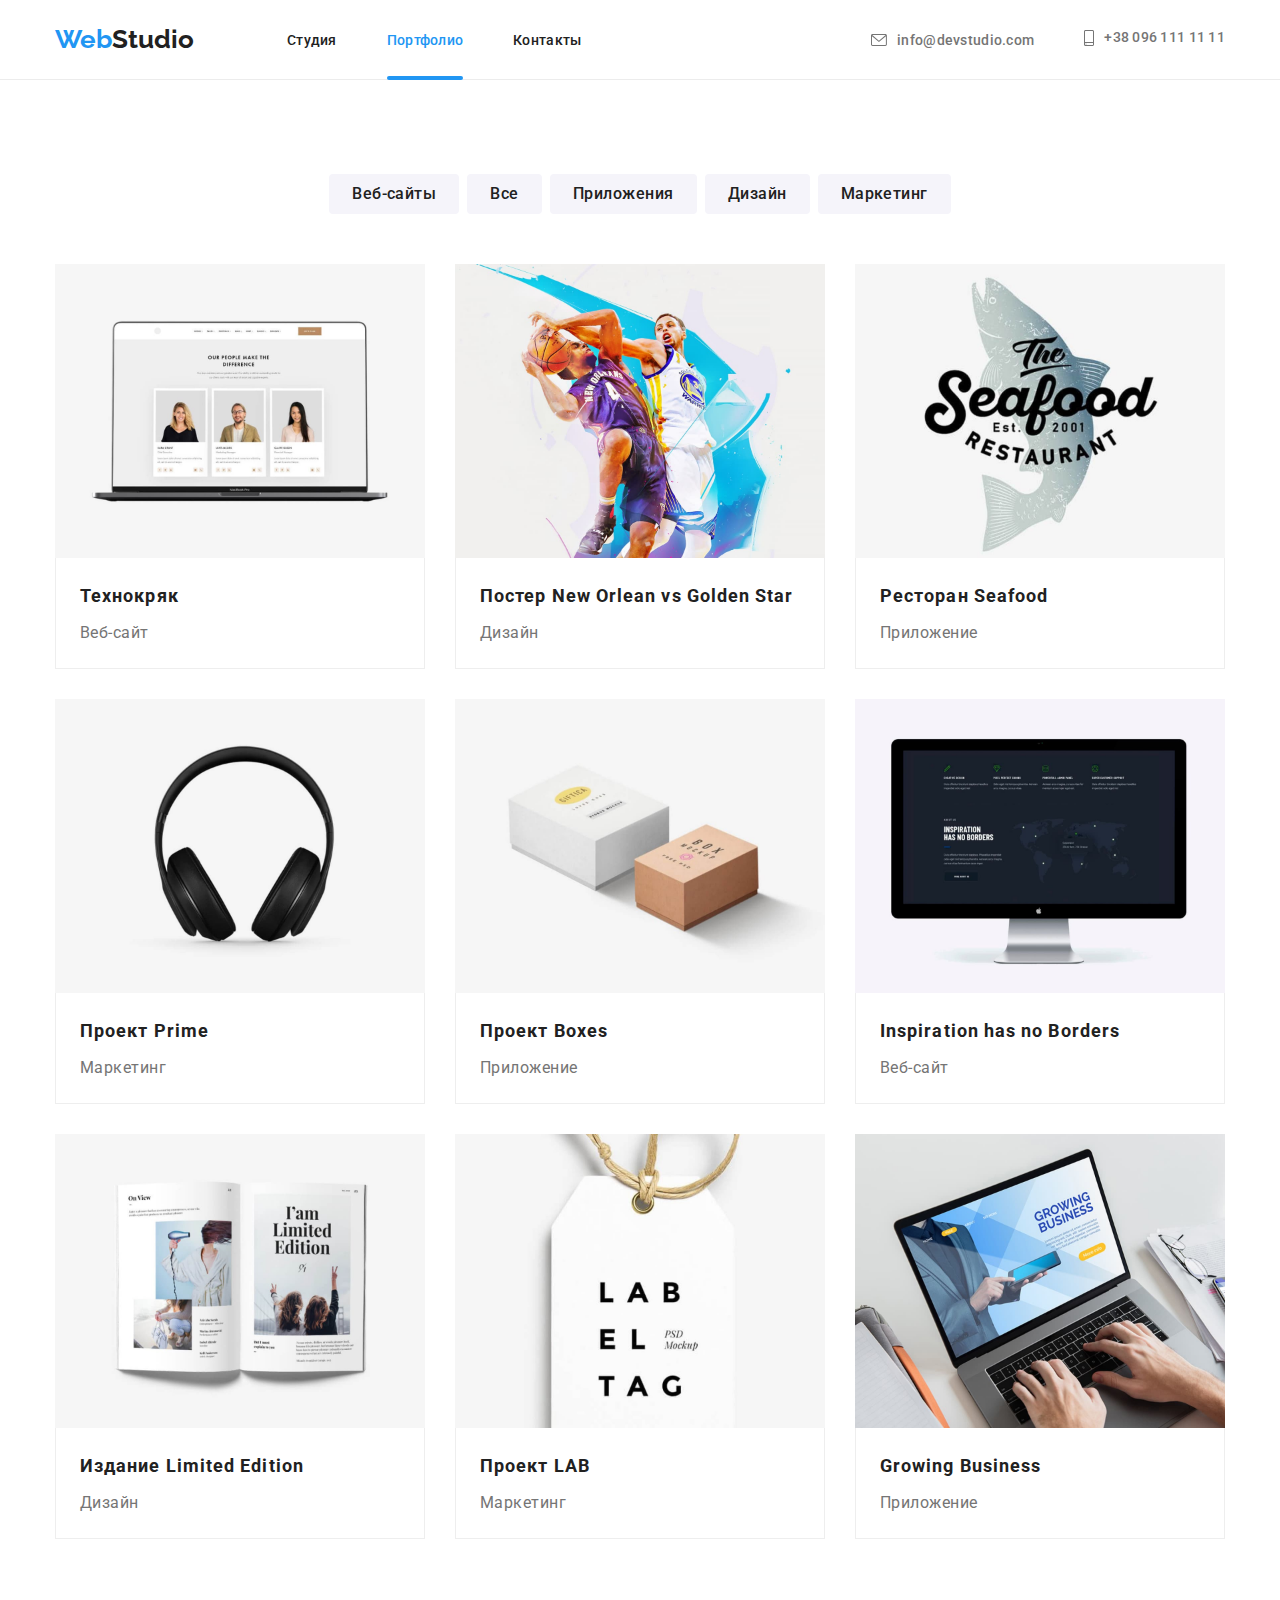
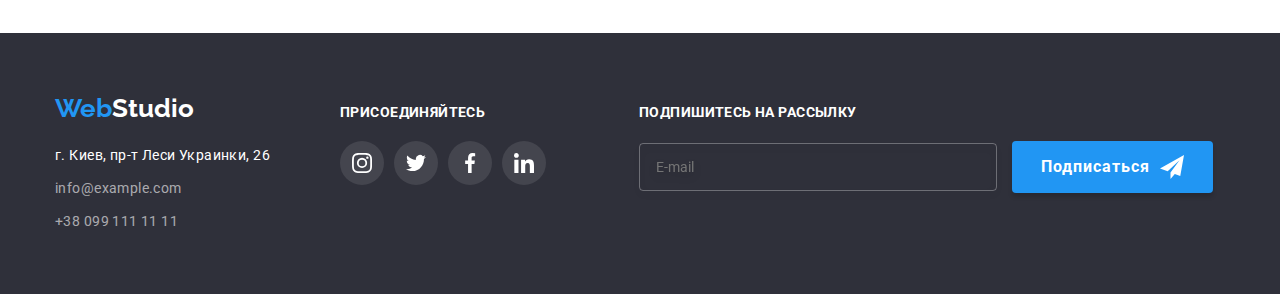
==== portfolio.html @ 71a72a05 "Добавляет файлы предыдущей работы" ====
<!DOCTYPE html>
<html lang="ru">
  <head>
    <meta charset="UTF-8" />
    <meta http-equiv="X-UA-Compatible" content="IE=edge" />
    <meta name="viewport" content="width=device-width, initial-scale=1.0" />
    <title>Portfolio</title>
    <link rel="preconnect" href="https://fonts.googleapis.com" />
    <link rel="preconnect" href="https://fonts.gstatic.com" crossorigin />
    <link
      href="https://fonts.googleapis.com/css2?family=Raleway:wght@700&family=Roboto:wght@400;500;700;900&display=swap"
      rel="stylesheet"
    />
    <link rel="stylesheet" href="./css/normalize.css" />
    <link
      rel="stylesheet"
      href="https://cdnjs.cloudflare.com/ajax/libs/modern-normalize/1.1.0/modern-normalize.min.css"
    />
    <link rel="stylesheet" href="./css/main.min.css" />
    <!-- <link rel="stylesheet" href="./css/styles.css" /> -->
  </head>
  <body>
    <!--header-->
    <header class="content">
      <div class="container main-nav">
        <nav class="menu">
          <a class="logo" href="./index.html"><span class="accent">Web</span>Studio</a>
          <ul class="menu__list">
            <li class="menu__item">
              <a href="./index.html" class="menu__link">Студия</a>
            </li>
            <li class="menu__item">
              <a href="./portfolio.html" class="menu__link menu__link--current">Портфолио</a>
            </li>
            <li class="menu__item">
              <a href="#" class="menu__link">Контакты</a>
            </li>
          </ul>
        </nav>
        <ul class="connection">
          <li class="connection__item">
            <a href="mailto:info@devstudio.com" class="connection__link">
              <svg class="connection__contact-icon" width="16px" height="12px">
                <use href="./images/sprite.svg#icon-envelope"></use>
              </svg>
              info@devstudio.com
            </a>
          </li>
          <li class="connection__item">
            <a href="tel+380961111111" class="connection__link">
              <svg class="connection__contact-icon" width="10px" height="16px">
                <use href="./images/sprite.svg#icon-smartphone"></use>
              </svg>
              +38 096 111 11 11
            </a>
          </li>
        </ul>
      </div>
    </header>
    <main>
      <section class="section">
        <div class="container">
          <h1 class="visually-hidden">Наши работы</h1>
          <!-- Скрытий элемент! -->
          <ul class="filter">
            <li class="filter__item">
              <button type="button" class="button filter__button">Веб-сайты</button>
            </li>
            <li class="filter__item">
              <button type="button" class="button filter__button">Все</button>
            </li>
            <li class="filter__item">
              <button type="button" class="button filter__button">Приложения</button>
            </li>
            <li class="filter__item">
              <button type="button" class="button filter__button">Дизайн</button>
            </li>
            <li class="filter__item">
              <button type="button" class="button filter__button">Маркетинг</button>
            </li>
          </ul>
          <ul class="card-set">
            <li class="card-set__item">
              <a class="card" href="#">
                <div class="card__thumb">
                  <img
                    class="card__image"
                    src="./images/technokryak.jpg"
                    alt="экран макбука"
                    width="370"
                  />
                  <div class="card__overlay">
                    <p class="card__text">
                      Ресурс предлагает комплексные предложения с разным уровнем функционала и
                      сервисов. Все это позволит посетителю получить исчерпывающие сведения о
                      компании или частном лице.
                    </p>
                  </div>
                </div>
                <div class="card__content">
                  <h2 class="card__project-title">Технокряк</h2>
                  <p class="card__project-description">Веб-сайт</p>
                </div>
              </a>
            </li>
            <li class="card-set__item">
              <a class="card" href="#">
                <div class="card__thumb">
                  <img
                    class="card__image"
                    src="./images/poster.jpg"
                    alt="два парня играют в баскетбол"
                    width="370"
                  />
                  <div class="card__overlay">
                    <p class="card__text">
                      Ресурс предлагает комплексные предложения с разным уровнем функционала и
                      сервисов. Все это позволит посетителю получить исчерпывающие сведения о
                      компании или частном лице.
                    </p>
                  </div>
                </div>
                <div class="card__content">
                  <h2 class="card__project-title">Постер New Orlean vs Golden Star</h2>
                  <p class="card__project-description">Дизайн</p>
                </div>
              </a>
            </li>
            <li class="card-set__item">
              <a class="card" href="#">
                <div class="card__thumb">
                  <img
                    class="card__image"
                    src="./images/seafood.jpg"
                    alt="Логотип ресторана Сифуд"
                    width="370"
                  />
                  <div class="card__overlay">
                    <p class="card__text">
                      Ресурс предлагает комплексные предложения с разным уровнем функционала и
                      сервисов. Все это позволит посетителю получить исчерпывающие сведения о
                      компании или частном лице.
                    </p>
                  </div>
                </div>
                <div class="card__content">
                  <h2 class="card__project-title">Ресторан Seafood</h2>
                  <p class="card__project-description">Приложение</p>
                </div>
              </a>
            </li>
            <li class="card-set__item">
              <a class="card" href="#">
                <div class="card__thumb">
                  <img class="card__image" src="./images/prime.jpg" alt="Наушники" width="370" />
                  <div class="card__overlay">
                    <p class="card__text">
                      Ресурс предлагает комплексные предложения с разным уровнем функционала и
                      сервисов. Все это позволит посетителю получить исчерпывающие сведения о
                      компании или частном лице.
                    </p>
                  </div>
                </div>
                <div class="card__content">
                  <h2 class="card__project-title">Проект Prime</h2>
                  <p class="card__project-description">Маркетинг</p>
                </div>
              </a>
            </li>
            <li class="card-set__item">
              <a class="card" href="#">
                <div class="card__thumb">
                  <img class="card__image" src="./images/boxes.jpg" alt="Две коробки" width="370" />
                  <div class="card__overlay">
                    <p class="card__text">
                      Ресурс предлагает комплексные предложения с разным уровнем функционала и
                      сервисов. Все это позволит посетителю получить исчерпывающие сведения о
                      компании или частном лице.
                    </p>
                  </div>
                </div>
                <div class="card__content">
                  <h2 class="card__project-title">Проект Boxes</h2>
                  <p class="card__project-description">Приложение</p>
                </div>
              </a>
            </li>
            <li class="card-set__item">
              <a class="card" href="#">
                <div class="card__thumb">
                  <img
                    class="card__image"
                    src="./images/inspiration.jpg"
                    alt="Экран компьютера"
                    width="370"
                  />
                  <div class="card__overlay">
                    <p class="card__text">
                      Ресурс предлагает комплексные предложения с разным уровнем функционала и
                      сервисов. Все это позволит посетителю получить исчерпывающие сведения о
                      компании или частном лице.
                    </p>
                  </div>
                </div>
                <div class="card__content">
                  <h2 class="card__project-title">Inspiration has no Borders</h2>
                  <p class="card__project-description">Веб-сайт</p>
                </div>
              </a>
            </li>
            <li class="card-set__item">
              <a class="card" href="#">
                <div class="card__thumb">
                  <img
                    class="card__image"
                    src="./images/Limited.jpg"
                    alt="Открытая книга"
                    width="370"
                  />
                  <div class="card__overlay">
                    <p class="card__text">
                      Ресурс предлагает комплексные предложения с разным уровнем функционала и
                      сервисов. Все это позволит посетителю получить исчерпывающие сведения о
                      компании или частном лице.
                    </p>
                  </div>
                </div>
                <div class="card__content">
                  <h2 class="card__project-title">Издание Limited Edition</h2>
                  <p class="card__project-description">Дизайн</p>
                </div>
              </a>
            </li>
            <li class="card-set__item">
              <a class="card" href="#">
                <div class="card__thumb">
                  <img
                    class="card__image"
                    src="./images/LAB.jpg"
                    alt="Бейдж с названием проетка"
                    width="370"
                  />
                  <div class="card__overlay">
                    <p class="card__text">
                      Ресурс предлагает комплексные предложения с разным уровнем функционала и
                      сервисов. Все это позволит посетителю получить исчерпывающие сведения о
                      компании или частном лице.
                    </p>
                  </div>
                </div>
                <div class="card__content">
                  <h2 class="card__project-title">Проект LAB</h2>
                  <p class="card__project-description">Маркетинг</p>
                </div>
              </a>
            </li>
            <li class="card-set__item">
              <a class="card" href="#">
                <div class="card__thumb">
                  <img
                    class="card__image"
                    src="./images/Business.jpg"
                    alt="Работа за ноутбуком"
                    width="370"
                  />
                  <div class="card__overlay">
                    <p class="card__text">
                      Ресурс предлагает комплексные предложения с разным уровнем функционала и
                      сервисов. Все это позволит посетителю получить исчерпывающие сведения о
                      компании или частном лице.
                    </p>
                  </div>
                </div>
                <div class="card__content">
                  <h2 class="card__project-title">Growing Business</h2>
                  <p class="card__project-description">Приложение</p>
                </div>
              </a>
            </li>
          </ul>
        </div>
      </section>
    </main>
    <!--footer-->
    <footer class="total-footer-background">
      <div class="container footer">
        <div>
          <a class="logo footer__logo" href="./index.html"><span class="accent">Web</span>Studio</a>
          <address>
            <ul class="contacts">
              <li class="contacts__item">
                <a
                  class="contacts__location"
                  href="https://www.google.com/maps/place/бул.+Леси+Украинки,+26,+Киев"
                  target="_blank"
                  rel="noreferrer noopener nofollow"
                  >г. Киев, пр-т Леси Украинки, 26</a
                >
              </li>
              <li class="contacts__item">
                <a class="contacts__mail-tel" href="mailto:info@example.com">info@example.com</a>
              </li>
              <li class="contacts__item">
                <a class="contacts__mail-tel" href="tel:+380991111111">+38 099 111 11 11</a>
              </li>
            </ul>
          </address>
        </div>
        <div class="join">
          <p class="footer-text-title">присоединяйтесь</p>
          <ul class="links-list">
            <li class="links-list__item">
              <a class="links-list__link" href="#">
                <svg class="links-list__icon" width="20px" height="20px">
                  <use href="./images/sprite.svg#icon-instagram"></use>
                </svg>
              </a>
            </li>
            <li class="links-list__item">
              <a class="links-list__link" href="#">
                <svg class="links-list__icon" width="20px" height="20px">
                  <use href="./images/sprite.svg#icon-twitter"></use>
                </svg>
              </a>
            </li>
            <li class="links-list__item">
              <a class="links-list__link" href="#">
                <svg class="links-list__icon" width="20px" height="20px">
                  <use href="./images/sprite.svg#icon-facebook"></use>
                </svg>
              </a>
            </li>
            <li class="links-list__item">
              <a class="links-list__link" href="#">
                <svg class="links-list__icon" width="20px" height="20px">
                  <use href="./images/sprite.svg#icon-linkedin"></use>
                </svg>
              </a>
            </li>
          </ul>
        </div>
        <div class="footer-form">
          <p class="footer-text-title footer-form__footer-text-title">Подпишитесь на рассылку</p>
          <input class="footer-form__input-email" type="email" name="email" placeholder="E-mail" />
          <button class="button button--contained footer-form_button--contained" type="submit">
            Подписаться
            <svg class="button__icon" width="24px" height="24px">
              <use href="./images/sprite.svg#icon-subscribe-send"></use>
            </svg>
          </button>
        </div>
      </div>
    </footer>
  </body>
</html>
---- css/main.min.css ----
:root{--primery-color: #212121;--secondary-color: #757575;--accent-color: #2196F3;--accent-color-hover: #188CE8;--light-color: #FFFFFF;--backgound-gray-color: #F5F4FA;--link-client-color: #AFB1B8;--image-border: 1px solid #EEEEEE;--primery-font: "Roboto", sans-serif;--secondary-font: "Raleway", sans-serif;--normal-font: 400;--medium-font: 500;--bolt-font: 700;--bolder-font: 900;--primary-font-size: 14px;--secondary-font-size: 16px}body{background-color:var(--light-color);font-size:var(--primary-font-size);color:var(--primery-color);font-family:var(--primery-font);letter-spacing:0,3em}img{display:block;max-width:100%}button{cursor:pointer}ul,ol{list-style:none;margin-top:0;margin-bottom:0;padding-left:0}h1,h2,h3,h4,h5,p{margin-top:0;margin-bottom:0}.section{padding-top:94px;padding-bottom:94px}.container{margin-left:auto;margin-right:auto;width:1200px;padding-left:15px;padding-right:15px}.visually-hidden{position:absolute;white-space:nowrap;width:1px;height:1px;overflow:hidden;border:0;padding:0;clip:rect(0 0 0 0);-webkit-clip-path:inset(50%);clip-path:inset(50%);margin:-1px}.content{padding-top:24px;padding-bottom:24px;border-bottom:1px solid #ececec}.logo{margin-right:93px;color:var(--primery-color);font-family:var(--secondary-font);font-size:26px;font-weight:var(--bolt-font);line-height:1.19;text-decoration:none;letter-spacing:.03}.accent{color:var(--accent-color)}.main-nav{display:flex;align-items:center}.menu{display:flex;align-items:center}.menu__list{display:flex}.menu__list .menu__item:not(:last-child){margin-right:50px}.menu__link{position:relative;color:var(--primery-color);font-weight:var(--medium-font);text-decoration:none;line-height:1.14;letter-spacing:.02em;padding-top:32px;padding-bottom:32px;bottom:-1px;transition:color 250ms cubic-bezier(0.4, 0, 0.2, 1)}.menu__link--current{color:var(--accent-color)}.menu__link--current::after{content:"";position:absolute;left:0;bottom:0;display:block;width:100%;height:4px;border-radius:2px;background-color:var(--accent-color)}.menu__link:hover,.menu__link:focus{color:var(--accent-color)}.connection{display:flex;align-items:baseline;margin-left:auto}.connection__contact-icon{fill:currentColor;margin-right:10px}.connection__contact-icon:hover,.connection__contact-icon:focus{fill:currentColor}.connection__item:last-child{margin-left:50px}.connection__link{display:flex;align-items:center;color:var(--secondary-color);font-weight:var(--medium-font);line-height:1.14;letter-spacing:.02em;text-decoration:none;transition:color 250ms cubic-bezier(0.4, 0, 0.2, 1)}.connection__link:hover,.connection__link:focus{color:var(--accent-color)}.section.overlay{max-width:1600px;height:600px;margin-left:auto;margin-right:auto;background-color:#2f303a;text-align:center;padding-top:200px;padding-bottom:200px;background-image:linear-gradient(to right, rgba(47, 48, 58, 0.4), rgba(47, 48, 58, 0.4)),url(../images/background-hero-img.jpg);background-repeat:no-repeat;background-position:center}.hero-title{width:696px;margin-left:auto;margin-right:auto;margin-top:0;margin-bottom:30px;color:var(--light-color);font-weight:var(--bolder-font);font-size:44px;font-family:var(--primery-font);line-height:1.36;letter-spacing:.06em;text-transform:uppercase}.button{font-family:inherit;border:1px solid rgba(0,0,0,0);transition:background-color 250ms cubic-bezier(0.4, 0, 0.2, 1),box-shadow 250ms cubic-bezier(0.4, 0, 0.2, 1),color 250ms cubic-bezier(0.4, 0, 0.2, 1)}.button--contained{display:block;padding:10px 32px;margin-left:auto;margin-right:auto;min-width:200px;color:var(--light-color);background-color:var(--accent-color);font-weight:var(--bolt-font);font-size:var(--secondary-font-size);line-height:1.88;letter-spacing:.06em;cursor:pointer;text-align:center;border-radius:4px;box-shadow:0px 4px 4px rgba(0,0,0,.15)}.button--contained:hover,.button--contained:focus{background-color:var(--accent-color-hover)}.benefits__list{display:flex}.benefits__item:not(:last-child){margin-right:30px}.benefits__icon-container{display:flex;justify-content:center;align-items:center;width:270px;height:120px;background-color:var(--backgound-gray-color);margin-bottom:30px;border-radius:4px}.benefits__achivements{margin-top:0;margin-bottom:10px;font-weight:var(--bolt-font);font-size:var(--primary-font-size);line-height:1.14;letter-spacing:.03em;text-transform:uppercase}.benefits__description{margin-top:0;margin-bottom:0;color:var(--secondary-color);font-weight:var(--normal-font);font-size:var(--primary-font-size);line-height:1.71;letter-spacing:.03em}.section.services{padding-top:0}.head-title{margin-top:0;margin-bottom:50px;font-weight:var(--bolt-font);font-size:36px;line-height:1.17;text-align:center;letter-spacing:.03em}.services__list{display:flex}.services__list .services__item:not(:last-child){margin-right:30px}.services__thumb{position:relative}.services__overlay{position:absolute;transform-origin:bottom center;bottom:0;width:370px;height:70px;background-color:rgba(47,48,58,.8)}.services__name{margin-top:27px;margin-bottom:27px;font-weight:var(--bolt-font);font-size:var(--primary-font-size);line-height:1.14;text-align:center;letter-spacing:.03em;text-transform:uppercase;color:var(--light-color)}.section--gray-background{background-color:var(--backgound-gray-color)}.team{display:flex}.team__item{width:270px;text-align:center;background-color:var(--light-color);box-shadow:0px 1px 3px rgba(0,0,0,.12),0px 1px 1px rgba(0,0,0,.14),0px 2px 1px rgba(0,0,0,.2);border-radius:0px 0px 4px 4px}.team__item:not(:last-child){margin-right:30px}.team__photo{margin-top:0;margin-bottom:0}.team__card-information{padding-top:30px;padding-bottom:30px}.team__member{margin-top:0;margin-bottom:10px;font-weight:var(--medium-font);font-size:var(--secondary-font-size);line-height:1.19;letter-spacing:.03em}.team__profession{margin-top:0;margin-bottom:16px;color:var(--secondary-color);font-weight:var(--normal-font);font-size:var(--secondary-font-size);line-height:1.19;letter-spacing:.03em}.team__social-links-list{display:flex;align-items:center;justify-content:center;gap:10px}.team__card-social-link{width:44px;height:44px;border-radius:50%}.team__personal-social-links{display:flex;justify-content:center;align-items:center;text-decoration:none;color:var(--link-client-color);width:100%;height:100%;border-radius:50%;transition:background-color 250ms cubic-bezier(0.4, 0, 0.2, 1),color 250ms cubic-bezier(0.4, 0, 0.2, 1)}.team__personal-social-links:hover,.team__personal-social-links:focus{color:var(--light-color);background-color:var(--accent-color)}.team__link-icon{fill:currentColor}.clients-list{display:flex;justify-content:center;align-items:center}.client{width:170px;height:92px}.client:not(:last-child){margin-right:30px}.client__link{display:flex;align-items:center;justify-content:center;color:var(--link-client-color);width:100%;height:100%;border:1px solid currentColor;border-radius:4px;transition:color 250ms cubic-bezier(0.4, 0, 0.2, 1),border 250ms cubic-bezier(0.4, 0, 0.2, 1)}.client__link:hover,.client__link:focus{color:var(--accent-color);border-color:currentColor}.client__icon{fill:currentColor}.footer__logo{display:inline-block;margin-bottom:20px;margin-right:0px;color:var(--light-color);font-family:var(--secondary-font);font-size:26px;font-weight:700;line-height:1.19;text-decoration:none;letter-spacing:.03}.total-footer-background{background-color:#2f303a;padding-top:60px;padding-bottom:60px}.footer{display:flex;align-items:baseline}.contacts{display:inline-block}.contacts__item{display:block;margin-top:0}.contacts__item:not(:last-child){margin-bottom:9px}.contacts__location{color:#fff;font-style:normal;font-weight:var(--normal-font);font-size:var(--primary-font-size);line-height:1.71;letter-spacing:.03em;text-decoration:none;transition:color 250ms cubic-bezier(0.4, 0, 0.2, 1)}.contacts__location:hover,.contacts__location:focus{color:var(--accent-color)}.contacts__mail-tel{color:rgba(255,255,255,.6);font-style:normal;font-weight:var(--normal-font);font-size:var(--primary-font-size);line-height:1.71;letter-spacing:.03em;text-decoration:none;transition:color 250ms cubic-bezier(0.4, 0, 0.2, 1)}.contacts__mail-tel:hover,.contacts__mail-tel:focus{color:var(--accent-color)}.join{margin-left:70px}.footer-text-title{font-family:var(--primery-font);font-weight:var(--bolt-font);font-size:var(--primary-font-size);line-height:1.14;letter-spacing:.03em;text-transform:uppercase;color:#fff;margin-top:0;margin-bottom:20px}.links-list{display:flex;gap:10px}.links-list__item{width:44px;height:44px}.links-list__link{display:flex;justify-content:center;align-items:center;width:100%;height:100%;text-decoration:none;color:var(--light-color);background-color:rgba(255,255,255,.1);border-radius:50%;transition:background-color 250ms cubic-bezier(0.4, 0, 0.2, 1)}.links-list__link:hover,.links-list__link:focus{background-color:var(--accent-color)}.links-list__icon{fill:currentColor}.footer-form{margin-left:93px}.footer-form__input-email{width:358px;padding:15px 16px;background:rgba(0,0,0,0);border:1px solid rgba(255,255,255,.3);filter:drop-shadow(0px 4px 4px rgba(0, 0, 0, 0.15));border-radius:4px;color:var(--light-color)}.footer-form_button--contained{display:inline-flex;align-items:center;margin-left:12px;padding:10px 28px}.button__icon{margin-left:10px;fill:var(--light-color)}.backdrop{position:fixed;top:0;left:0;width:100%;height:100%;background-color:rgba(0,0,0,.2);opacity:1;transition:opacity 250ms cubic-bezier(0.4, 0, 0.2, 1),visibility 250ms cubic-bezier(0.4, 0, 0.2, 1)}.backdrop.is-hidden{opacity:0;pointer-events:none;visibility:hidden}.modal{position:absolute;top:50%;left:50%;width:528px;background:var(--light-color);box-shadow:0px 1px 3px rgba(0,0,0,.12),0px 1px 1px rgba(0,0,0,.14),0px 2px 1px rgba(0,0,0,.2);border-radius:4px;padding:40px;transform:translate(-50%, -50%) scale(1);transition:transform 250ms cubic-bezier(0.4, 0, 0.2, 1)}.backdrop.is-hidden .modal{transform:translate(-50%, -50%) scale(1.1)}.close{position:absolute;top:8px;right:8px;width:30px;height:30px;border:1px solid rgba(0,0,0,.1);border-radius:50%;background-color:var(--light-color);cursor:pointer}.close__cross-icon{position:absolute;top:50%;left:50%;transform:translate(-50%, -50%);fill:#000;transition:fill 250ms cubic-bezier(0.4, 0, 0.2, 1)}.close:hover .close__cross-icon,.close:focus .close__cross-icon{fill:var(--accent-color)}.form__title{font-weight:var(--bolt-font);font-size:20px;line-height:1.15;text-align:center;letter-spacing:.03em;color:var(--primery-color);margin-bottom:12px}.form__item{display:flex;flex-direction:column;margin-bottom:10px}.form__label{display:block;font-weight:var(--normal-font);font-size:12px;line-height:1.17;letter-spacing:.01em;color:var(--secondary-color);margin-bottom:4px}.form__input-container{position:relative}.form__input-text{padding:12px 42px;width:100%;border:1px solid rgba(33,33,33,.2);border-radius:4px;transition:border 250ms cubic-bezier(0.4, 0, 0.2, 1);font-size:var(--secondary-font-size);color:var(--primery-color)}.form__input-text:focus{border:1px solid var(--accent-color);outline:none}.form__input-span{transition:fill 250ms cubic-bezier(0.4, 0, 0.2, 1)}.form__input-text:focus+.form__input-span{fill:var(--accent-color)}.form__input-icon{position:absolute;top:50%;left:12px;transform:translate(0, -50%)}.form__comment-place{resize:none;width:100%;margin-bottom:20px;border:1px solid rgba(33,33,33,.2);border-radius:4px;padding:12px 16px;transition:border 250ms cubic-bezier(0.4, 0, 0.2, 1);font-size:var(--secondary-font-size);color:var(--primery-color)}.form__comment-place:focus{border:1px solid var(--accent-color);outline:none}.form__comment-place::-moz-placeholder{font-size:12px;line-height:1.16;letter-spacing:.01em;color:rgba(117,117,117,.5)}.form__comment-place:-ms-input-placeholder{font-size:12px;line-height:1.16;letter-spacing:.01em;color:rgba(117,117,117,.5)}.form__comment-place::placeholder{font-size:12px;line-height:1.16;letter-spacing:.01em;color:rgba(117,117,117,.5)}.form__agree-text{display:inline-flex;align-items:center;margin-bottom:30px}.form__agree-checkbox{position:absolute;width:1px;height:1px;margin:-1px;border:0;padding:0;clip:rect(0 0 0 0);overflow:hidden}.form__checkbox-icon{display:inline-block;margin-right:8px;width:16px;height:15px;background-image:url(../images/uncheck.svg)}.form__agree-checkbox:checked+.form__checkbox-icon{background-image:url(../images/check.svg)}.form__agree-checkbox:focus+.form__checkbox-icon{outline:2px solid #2196f3;transition:outline 250ms cubic-bezier(0.4, 0, 0.2, 1)}.form__agree-text{font-size:14px;line-height:1.71;letter-spacing:.03em;color:var(--secondary-color)}.policy{color:#2196f3}.form__button{padding:10px 55px}.filter{display:flex;justify-content:center;margin-bottom:50px}.filter__item:not(:last-child){margin-right:8px}.filter__button{padding:6px 22px;border-radius:4px;color:var(--primery-color);background-color:var(--backgound-gray-color);font-family:var(--primery-font);font-weight:var(--medium-font);font-size:var(--secondary-font-size);line-height:1.62;text-align:center;letter-spacing:.03em;cursor:pointer}.filter__button:hover,.filter__button:focus{color:var(--light-color);background-color:var(--accent-color);box-shadow:0px 3px 1px rgba(0,0,0,.1),0px 1px 2px rgba(0,0,0,.08),0px 2px 2px rgba(0,0,0,.12)}.card-set{display:flex;flex-wrap:wrap;margin-top:-30px;margin-left:-30px}.card-set__item{flex-basis:calc(33.3333333333% - 30px);margin-left:30px;margin-top:30px}.card{display:block;text-decoration:none;color:var(--primery-color);transition:box-shadow 250ms cubic-bezier(0.4, 0, 0.2, 1)}.card:hover,.card:focus{box-shadow:0px 1px 1px rgba(0,0,0,.12),0px 4px 4px rgba(0,0,0,.06),1px 4px 6px rgba(0,0,0,.16)}.card__thumb{position:relative;overflow:hidden}.card__image{margin-top:0;margin-bottom:0px}.card__overlay{position:absolute;top:0;left:0;width:100%;height:100%;background-color:rgba(33,150,243,.9);transform:translateY(100%);transition:transform 250ms cubic-bezier(0.4, 0, 0.2, 1)}.card:hover .card__overlay,.card:focus .card__overlay{transform:translateY(0%)}.card__text{position:absolute;width:322px;top:50%;left:50%;transform:translate(-50%, -50%);margin-top:0;margin-bottom:0;font-weight:var(--normal-font);font-size:18px;line-height:1.56;letter-spacing:.03em;color:var(--light-color)}.card__content{padding:20px 24px;border-bottom:var(--image-border);border-right:var(--image-border);border-left:var(--image-border)}.card__project-title{margin-top:0;margin-bottom:4px;font-size:18px;font-weight:var(--bolt-font);line-height:2;letter-spacing:.06em}.card__project-description{margin-top:0;margin-bottom:0;color:var(--secondary-color);font-weight:var(--normal-font);font-size:var(--secondary-font-size);line-height:1.88;letter-spacing:.03em}/*# sourceMappingURL=main.min.css.map */
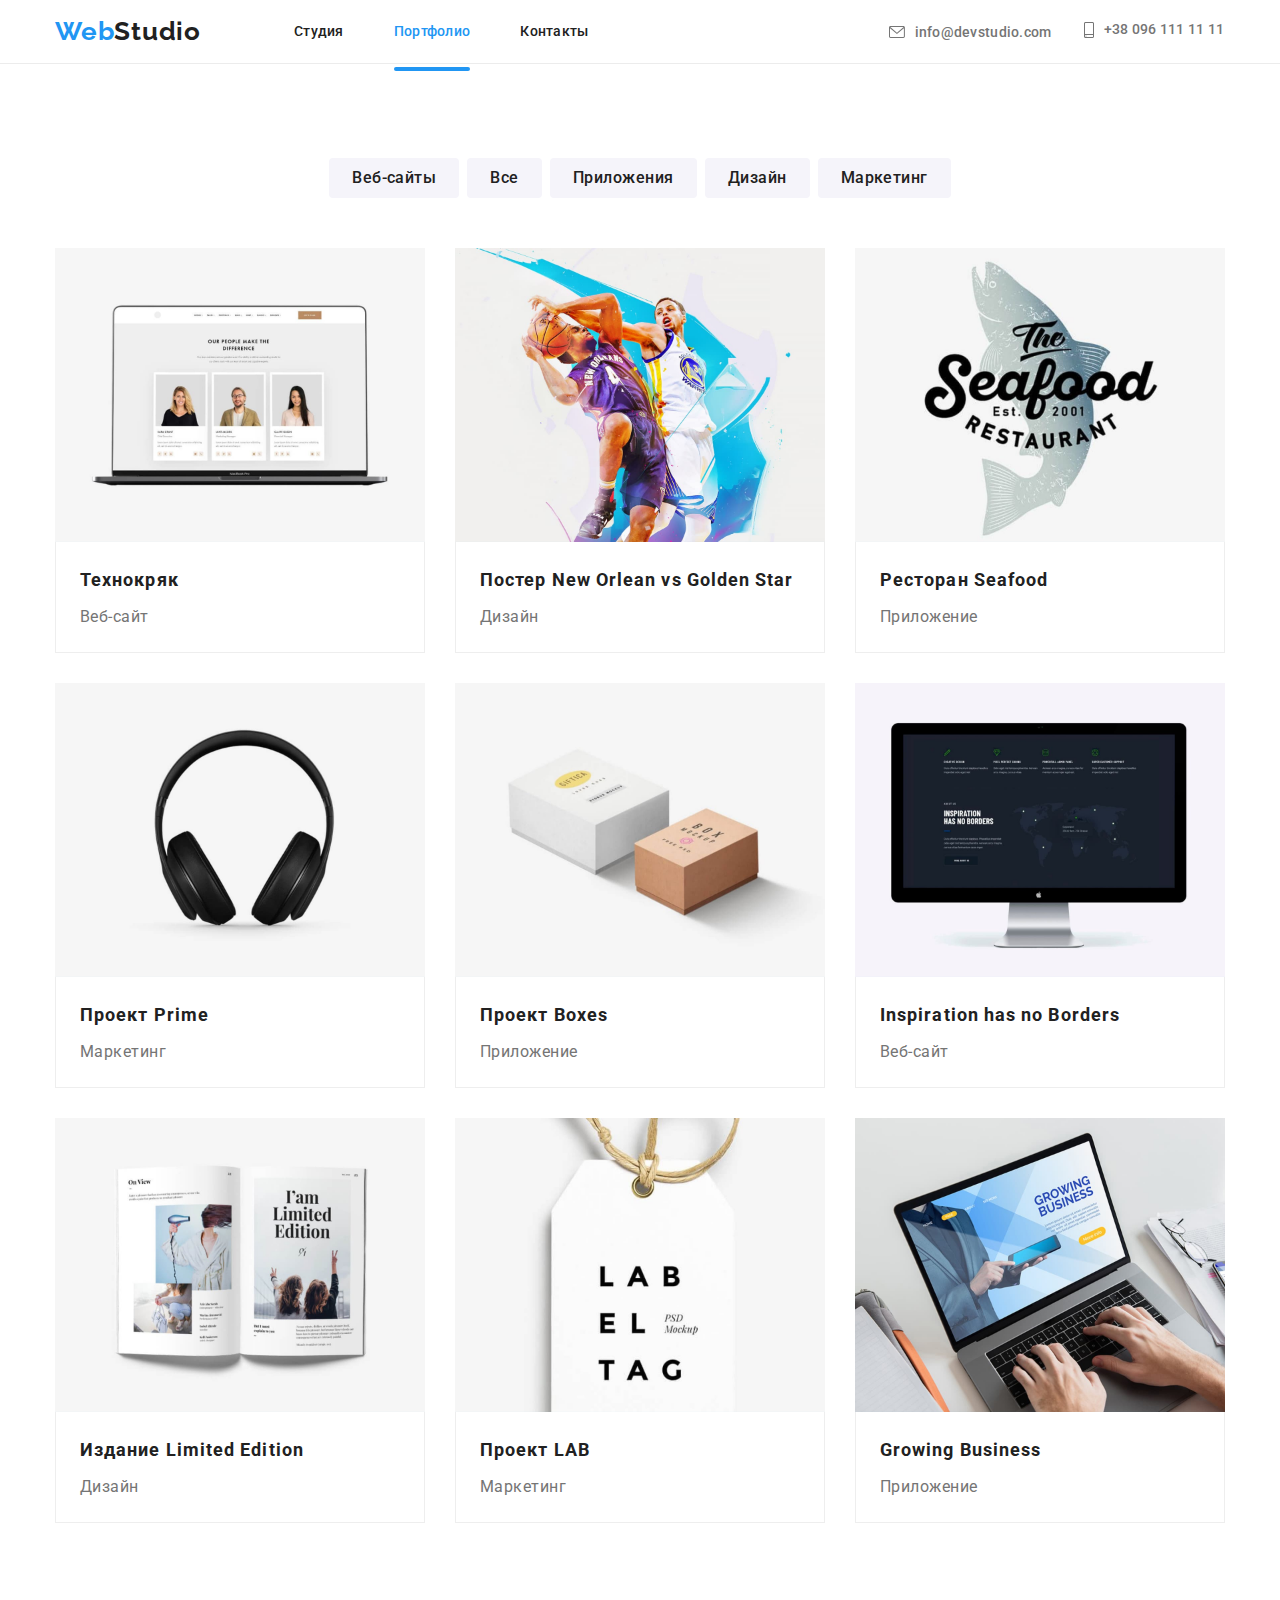
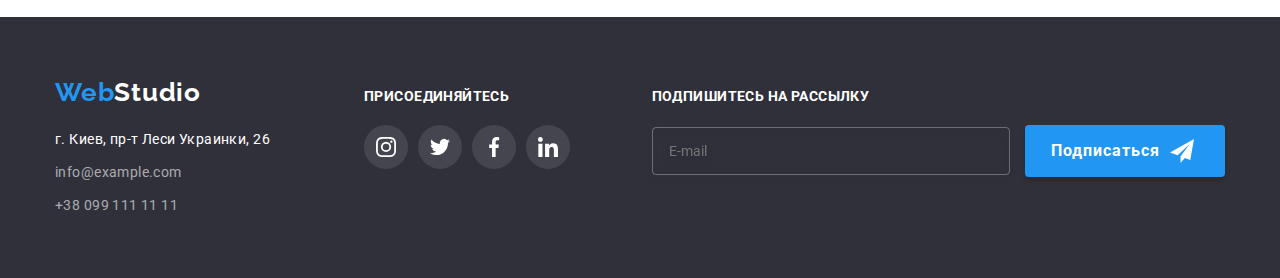
==== commit d8fdee41: "Адаптирует страницу Портфолио" ====
--- a/portfolio.html
+++ b/portfolio.html
@@ -21,40 +21,68 @@
   </head>
   <body>
     <!--header-->
-    <header class="content">
+    <header class="page-header">
       <div class="container main-nav">
         <nav class="menu">
           <a class="logo" href="./index.html"><span class="accent">Web</span>Studio</a>
-          <ul class="menu__list">
-            <li class="menu__item">
-              <a href="./index.html" class="menu__link">Студия</a>
-            </li>
-            <li class="menu__item">
-              <a href="./portfolio.html" class="menu__link menu__link--current">Портфолио</a>
-            </li>
-            <li class="menu__item">
-              <a href="#" class="menu__link">Контакты</a>
-            </li>
-          </ul>
+          <button
+            type="button"
+            class="menu-button"
+            aria-expanded="false"
+            aria-controls="menu-container"
+            data-menu-button
+          >
+            <svg width="40px" height="40px" aria-label="Преключатель мобильного меню">
+              <use class="icon-menu" href="./images/sprite.svg#icon-menu-open"></use>
+              <use class="icon-cross" href="./images/sprite.svg#icon-menu-close"></use>
+            </svg>
+          </button>
+          <div class="menu-container" id="menu-container" data-menu>
+            <ul class="menu__list">
+              <li class="menu__item">
+                <a href="./index.html" class="menu__link">Студия</a>
+              </li>
+              <li class="menu__item">
+                <a href="./portfolio.html" class="menu__link menu__link--current">Портфолио</a>
+              </li>
+              <li class="menu__item">
+                <a href="#" class="menu__link">Контакты</a>
+              </li>
+            </ul>
+            <ul class="connection">
+              <li class="connection__item connection__item-first">
+                <a href="mailto:info@devstudio.com" class="connection__link">
+                  <svg class="connection__contact-icon" width="16px" height="12px">
+                    <use href="./images/sprite.svg#icon-envelope"></use>
+                  </svg>
+                  info@devstudio.com
+                </a>
+              </li>
+              <li class="connection__item connection__item-second">
+                <a href="tel+380961111111" class="connection__link">
+                  <svg class="connection__contact-icon" width="10px" height="16px">
+                    <use href="./images/sprite.svg#icon-smartphone"></use>
+                  </svg>
+                  +38 096 111 11 11
+                </a>
+              </li>
+            </ul>
+            <ul class="header-social-list">
+              <li class="header-social-list__item">
+                <a href="#" class="header-social-list__link">Instagram</a>
+              </li>
+              <li class="header-social-list__item">
+                <a href="#" class="header-social-list__link">Twitter</a>
+              </li>
+              <li class="header-social-list__item">
+                <a href="#" class="header-social-list__link">Facebook</a>
+              </li>
+              <li class="header-social-list__item">
+                <a href="#" class="header-social-list__link">LinkedIn</a>
+              </li>
+            </ul>
+          </div>
         </nav>
-        <ul class="connection">
-          <li class="connection__item">
-            <a href="mailto:info@devstudio.com" class="connection__link">
-              <svg class="connection__contact-icon" width="16px" height="12px">
-                <use href="./images/sprite.svg#icon-envelope"></use>
-              </svg>
-              info@devstudio.com
-            </a>
-          </li>
-          <li class="connection__item">
-            <a href="tel+380961111111" class="connection__link">
-              <svg class="connection__contact-icon" width="10px" height="16px">
-                <use href="./images/sprite.svg#icon-smartphone"></use>
-              </svg>
-              +38 096 111 11 11
-            </a>
-          </li>
-        </ul>
       </div>
     </header>
     <main>
@@ -83,12 +111,7 @@
             <li class="card-set__item">
               <a class="card" href="#">
                 <div class="card__thumb">
-                  <img
-                    class="card__image"
-                    src="./images/technokryak.jpg"
-                    alt="экран макбука"
-                    width="370"
-                  />
+                  <img class="card__image" src="./images/technokryak.jpg" alt="экран макбука" />
                   <div class="card__overlay">
                     <p class="card__text">
                       Ресурс предлагает комплексные предложения с разным уровнем функционала и
@@ -110,7 +133,6 @@
                     class="card__image"
                     src="./images/poster.jpg"
                     alt="два парня играют в баскетбол"
-                    width="370"
                   />
                   <div class="card__overlay">
                     <p class="card__text">
@@ -133,7 +155,6 @@
                     class="card__image"
                     src="./images/seafood.jpg"
                     alt="Логотип ресторана Сифуд"
-                    width="370"
                   />
                   <div class="card__overlay">
                     <p class="card__text">
@@ -152,7 +173,7 @@
             <li class="card-set__item">
               <a class="card" href="#">
                 <div class="card__thumb">
-                  <img class="card__image" src="./images/prime.jpg" alt="Наушники" width="370" />
+                  <img class="card__image" src="./images/prime.jpg" alt="Наушники" />
                   <div class="card__overlay">
                     <p class="card__text">
                       Ресурс предлагает комплексные предложения с разным уровнем функционала и
@@ -170,7 +191,7 @@
             <li class="card-set__item">
               <a class="card" href="#">
                 <div class="card__thumb">
-                  <img class="card__image" src="./images/boxes.jpg" alt="Две коробки" width="370" />
+                  <img class="card__image" src="./images/boxes.jpg" alt="Две коробки" />
                   <div class="card__overlay">
                     <p class="card__text">
                       Ресурс предлагает комплексные предложения с разным уровнем функционала и
@@ -188,12 +209,7 @@
             <li class="card-set__item">
               <a class="card" href="#">
                 <div class="card__thumb">
-                  <img
-                    class="card__image"
-                    src="./images/inspiration.jpg"
-                    alt="Экран компьютера"
-                    width="370"
-                  />
+                  <img class="card__image" src="./images/inspiration.jpg" alt="Экран компьютера" />
                   <div class="card__overlay">
                     <p class="card__text">
                       Ресурс предлагает комплексные предложения с разным уровнем функционала и
@@ -211,12 +227,7 @@
             <li class="card-set__item">
               <a class="card" href="#">
                 <div class="card__thumb">
-                  <img
-                    class="card__image"
-                    src="./images/Limited.jpg"
-                    alt="Открытая книга"
-                    width="370"
-                  />
+                  <img class="card__image" src="./images/Limited.jpg" alt="Открытая книга" />
                   <div class="card__overlay">
                     <p class="card__text">
                       Ресурс предлагает комплексные предложения с разным уровнем функционала и
@@ -234,12 +245,7 @@
             <li class="card-set__item">
               <a class="card" href="#">
                 <div class="card__thumb">
-                  <img
-                    class="card__image"
-                    src="./images/LAB.jpg"
-                    alt="Бейдж с названием проетка"
-                    width="370"
-                  />
+                  <img class="card__image" src="./images/LAB.jpg" alt="Бейдж с названием проетка" />
                   <div class="card__overlay">
                     <p class="card__text">
                       Ресурс предлагает комплексные предложения с разным уровнем функционала и
@@ -257,12 +263,7 @@
             <li class="card-set__item">
               <a class="card" href="#">
                 <div class="card__thumb">
-                  <img
-                    class="card__image"
-                    src="./images/Business.jpg"
-                    alt="Работа за ноутбуком"
-                    width="370"
-                  />
+                  <img class="card__image" src="./images/Business.jpg" alt="Работа за ноутбуком" />
                   <div class="card__overlay">
                     <p class="card__text">
                       Ресурс предлагает комплексные предложения с разным уровнем функционала и
@@ -284,7 +285,7 @@
     <!--footer-->
     <footer class="total-footer-background">
       <div class="container footer">
-        <div>
+        <div class="contacts-thumb">
           <a class="logo footer__logo" href="./index.html"><span class="accent">Web</span>Studio</a>
           <address>
             <ul class="contacts">
@@ -351,5 +352,6 @@
         </div>
       </div>
     </footer>
+    <script src="./js/menu.js"></script>
   </body>
 </html>
--- a/css/main.min.css
+++ b/css/main.min.css
@@ -1 +1 @@
-:root{--primery-color: #212121;--secondary-color: #757575;--accent-color: #2196F3;--accent-color-hover: #188CE8;--light-color: #FFFFFF;--backgound-gray-color: #F5F4FA;--link-client-color: #AFB1B8;--image-border: 1px solid #EEEEEE;--primery-font: "Roboto", sans-serif;--secondary-font: "Raleway", sans-serif;--normal-font: 400;--medium-font: 500;--bolt-font: 700;--bolder-font: 900;--primary-font-size: 14px;--secondary-font-size: 16px}body{background-color:var(--light-color);font-size:var(--primary-font-size);color:var(--primery-color);font-family:var(--primery-font);letter-spacing:0,3em}img{display:block;max-width:100%}button{cursor:pointer}ul,ol{list-style:none;margin-top:0;margin-bottom:0;padding-left:0}h1,h2,h3,h4,h5,p{margin-top:0;margin-bottom:0}.section{padding-top:94px;padding-bottom:94px}.container{margin-left:auto;margin-right:auto;width:1200px;padding-left:15px;padding-right:15px}.visually-hidden{position:absolute;white-space:nowrap;width:1px;height:1px;overflow:hidden;border:0;padding:0;clip:rect(0 0 0 0);-webkit-clip-path:inset(50%);clip-path:inset(50%);margin:-1px}.content{padding-top:24px;padding-bottom:24px;border-bottom:1px solid #ececec}.logo{margin-right:93px;color:var(--primery-color);font-family:var(--secondary-font);font-size:26px;font-weight:var(--bolt-font);line-height:1.19;text-decoration:none;letter-spacing:.03}.accent{color:var(--accent-color)}.main-nav{display:flex;align-items:center}.menu{display:flex;align-items:center}.menu__list{display:flex}.menu__list .menu__item:not(:last-child){margin-right:50px}.menu__link{position:relative;color:var(--primery-color);font-weight:var(--medium-font);text-decoration:none;line-height:1.14;letter-spacing:.02em;padding-top:32px;padding-bottom:32px;bottom:-1px;transition:color 250ms cubic-bezier(0.4, 0, 0.2, 1)}.menu__link--current{color:var(--accent-color)}.menu__link--current::after{content:"";position:absolute;left:0;bottom:0;display:block;width:100%;height:4px;border-radius:2px;background-color:var(--accent-color)}.menu__link:hover,.menu__link:focus{color:var(--accent-color)}.connection{display:flex;align-items:baseline;margin-left:auto}.connection__contact-icon{fill:currentColor;margin-right:10px}.connection__contact-icon:hover,.connection__contact-icon:focus{fill:currentColor}.connection__item:last-child{margin-left:50px}.connection__link{display:flex;align-items:center;color:var(--secondary-color);font-weight:var(--medium-font);line-height:1.14;letter-spacing:.02em;text-decoration:none;transition:color 250ms cubic-bezier(0.4, 0, 0.2, 1)}.connection__link:hover,.connection__link:focus{color:var(--accent-color)}.section.overlay{max-width:1600px;height:600px;margin-left:auto;margin-right:auto;background-color:#2f303a;text-align:center;padding-top:200px;padding-bottom:200px;background-image:linear-gradient(to right, rgba(47, 48, 58, 0.4), rgba(47, 48, 58, 0.4)),url(../images/background-hero-img.jpg);background-repeat:no-repeat;background-position:center}.hero-title{width:696px;margin-left:auto;margin-right:auto;margin-top:0;margin-bottom:30px;color:var(--light-color);font-weight:var(--bolder-font);font-size:44px;font-family:var(--primery-font);line-height:1.36;letter-spacing:.06em;text-transform:uppercase}.button{font-family:inherit;border:1px solid rgba(0,0,0,0);transition:background-color 250ms cubic-bezier(0.4, 0, 0.2, 1),box-shadow 250ms cubic-bezier(0.4, 0, 0.2, 1),color 250ms cubic-bezier(0.4, 0, 0.2, 1)}.button--contained{display:block;padding:10px 32px;margin-left:auto;margin-right:auto;min-width:200px;color:var(--light-color);background-color:var(--accent-color);font-weight:var(--bolt-font);font-size:var(--secondary-font-size);line-height:1.88;letter-spacing:.06em;cursor:pointer;text-align:center;border-radius:4px;box-shadow:0px 4px 4px rgba(0,0,0,.15)}.button--contained:hover,.button--contained:focus{background-color:var(--accent-color-hover)}.benefits__list{display:flex}.benefits__item:not(:last-child){margin-right:30px}.benefits__icon-container{display:flex;justify-content:center;align-items:center;width:270px;height:120px;background-color:var(--backgound-gray-color);margin-bottom:30px;border-radius:4px}.benefits__achivements{margin-top:0;margin-bottom:10px;font-weight:var(--bolt-font);font-size:var(--primary-font-size);line-height:1.14;letter-spacing:.03em;text-transform:uppercase}.benefits__description{margin-top:0;margin-bottom:0;color:var(--secondary-color);font-weight:var(--normal-font);font-size:var(--primary-font-size);line-height:1.71;letter-spacing:.03em}.section.services{padding-top:0}.head-title{margin-top:0;margin-bottom:50px;font-weight:var(--bolt-font);font-size:36px;line-height:1.17;text-align:center;letter-spacing:.03em}.services__list{display:flex}.services__list .services__item:not(:last-child){margin-right:30px}.services__thumb{position:relative}.services__overlay{position:absolute;transform-origin:bottom center;bottom:0;width:370px;height:70px;background-color:rgba(47,48,58,.8)}.services__name{margin-top:27px;margin-bottom:27px;font-weight:var(--bolt-font);font-size:var(--primary-font-size);line-height:1.14;text-align:center;letter-spacing:.03em;text-transform:uppercase;color:var(--light-color)}.section--gray-background{background-color:var(--backgound-gray-color)}.team{display:flex}.team__item{width:270px;text-align:center;background-color:var(--light-color);box-shadow:0px 1px 3px rgba(0,0,0,.12),0px 1px 1px rgba(0,0,0,.14),0px 2px 1px rgba(0,0,0,.2);border-radius:0px 0px 4px 4px}.team__item:not(:last-child){margin-right:30px}.team__photo{margin-top:0;margin-bottom:0}.team__card-information{padding-top:30px;padding-bottom:30px}.team__member{margin-top:0;margin-bottom:10px;font-weight:var(--medium-font);font-size:var(--secondary-font-size);line-height:1.19;letter-spacing:.03em}.team__profession{margin-top:0;margin-bottom:16px;color:var(--secondary-color);font-weight:var(--normal-font);font-size:var(--secondary-font-size);line-height:1.19;letter-spacing:.03em}.team__social-links-list{display:flex;align-items:center;justify-content:center;gap:10px}.team__card-social-link{width:44px;height:44px;border-radius:50%}.team__personal-social-links{display:flex;justify-content:center;align-items:center;text-decoration:none;color:var(--link-client-color);width:100%;height:100%;border-radius:50%;transition:background-color 250ms cubic-bezier(0.4, 0, 0.2, 1),color 250ms cubic-bezier(0.4, 0, 0.2, 1)}.team__personal-social-links:hover,.team__personal-social-links:focus{color:var(--light-color);background-color:var(--accent-color)}.team__link-icon{fill:currentColor}.clients-list{display:flex;justify-content:center;align-items:center}.client{width:170px;height:92px}.client:not(:last-child){margin-right:30px}.client__link{display:flex;align-items:center;justify-content:center;color:var(--link-client-color);width:100%;height:100%;border:1px solid currentColor;border-radius:4px;transition:color 250ms cubic-bezier(0.4, 0, 0.2, 1),border 250ms cubic-bezier(0.4, 0, 0.2, 1)}.client__link:hover,.client__link:focus{color:var(--accent-color);border-color:currentColor}.client__icon{fill:currentColor}.footer__logo{display:inline-block;margin-bottom:20px;margin-right:0px;color:var(--light-color);font-family:var(--secondary-font);font-size:26px;font-weight:700;line-height:1.19;text-decoration:none;letter-spacing:.03}.total-footer-background{background-color:#2f303a;padding-top:60px;padding-bottom:60px}.footer{display:flex;align-items:baseline}.contacts{display:inline-block}.contacts__item{display:block;margin-top:0}.contacts__item:not(:last-child){margin-bottom:9px}.contacts__location{color:#fff;font-style:normal;font-weight:var(--normal-font);font-size:var(--primary-font-size);line-height:1.71;letter-spacing:.03em;text-decoration:none;transition:color 250ms cubic-bezier(0.4, 0, 0.2, 1)}.contacts__location:hover,.contacts__location:focus{color:var(--accent-color)}.contacts__mail-tel{color:rgba(255,255,255,.6);font-style:normal;font-weight:var(--normal-font);font-size:var(--primary-font-size);line-height:1.71;letter-spacing:.03em;text-decoration:none;transition:color 250ms cubic-bezier(0.4, 0, 0.2, 1)}.contacts__mail-tel:hover,.contacts__mail-tel:focus{color:var(--accent-color)}.join{margin-left:70px}.footer-text-title{font-family:var(--primery-font);font-weight:var(--bolt-font);font-size:var(--primary-font-size);line-height:1.14;letter-spacing:.03em;text-transform:uppercase;color:#fff;margin-top:0;margin-bottom:20px}.links-list{display:flex;gap:10px}.links-list__item{width:44px;height:44px}.links-list__link{display:flex;justify-content:center;align-items:center;width:100%;height:100%;text-decoration:none;color:var(--light-color);background-color:rgba(255,255,255,.1);border-radius:50%;transition:background-color 250ms cubic-bezier(0.4, 0, 0.2, 1)}.links-list__link:hover,.links-list__link:focus{background-color:var(--accent-color)}.links-list__icon{fill:currentColor}.footer-form{margin-left:93px}.footer-form__input-email{width:358px;padding:15px 16px;background:rgba(0,0,0,0);border:1px solid rgba(255,255,255,.3);filter:drop-shadow(0px 4px 4px rgba(0, 0, 0, 0.15));border-radius:4px;color:var(--light-color)}.footer-form_button--contained{display:inline-flex;align-items:center;margin-left:12px;padding:10px 28px}.button__icon{margin-left:10px;fill:var(--light-color)}.backdrop{position:fixed;top:0;left:0;width:100%;height:100%;background-color:rgba(0,0,0,.2);opacity:1;transition:opacity 250ms cubic-bezier(0.4, 0, 0.2, 1),visibility 250ms cubic-bezier(0.4, 0, 0.2, 1)}.backdrop.is-hidden{opacity:0;pointer-events:none;visibility:hidden}.modal{position:absolute;top:50%;left:50%;width:528px;background:var(--light-color);box-shadow:0px 1px 3px rgba(0,0,0,.12),0px 1px 1px rgba(0,0,0,.14),0px 2px 1px rgba(0,0,0,.2);border-radius:4px;padding:40px;transform:translate(-50%, -50%) scale(1);transition:transform 250ms cubic-bezier(0.4, 0, 0.2, 1)}.backdrop.is-hidden .modal{transform:translate(-50%, -50%) scale(1.1)}.close{position:absolute;top:8px;right:8px;width:30px;height:30px;border:1px solid rgba(0,0,0,.1);border-radius:50%;background-color:var(--light-color);cursor:pointer}.close__cross-icon{position:absolute;top:50%;left:50%;transform:translate(-50%, -50%);fill:#000;transition:fill 250ms cubic-bezier(0.4, 0, 0.2, 1)}.close:hover .close__cross-icon,.close:focus .close__cross-icon{fill:var(--accent-color)}.form__title{font-weight:var(--bolt-font);font-size:20px;line-height:1.15;text-align:center;letter-spacing:.03em;color:var(--primery-color);margin-bottom:12px}.form__item{display:flex;flex-direction:column;margin-bottom:10px}.form__label{display:block;font-weight:var(--normal-font);font-size:12px;line-height:1.17;letter-spacing:.01em;color:var(--secondary-color);margin-bottom:4px}.form__input-container{position:relative}.form__input-text{padding:12px 42px;width:100%;border:1px solid rgba(33,33,33,.2);border-radius:4px;transition:border 250ms cubic-bezier(0.4, 0, 0.2, 1);font-size:var(--secondary-font-size);color:var(--primery-color)}.form__input-text:focus{border:1px solid var(--accent-color);outline:none}.form__input-span{transition:fill 250ms cubic-bezier(0.4, 0, 0.2, 1)}.form__input-text:focus+.form__input-span{fill:var(--accent-color)}.form__input-icon{position:absolute;top:50%;left:12px;transform:translate(0, -50%)}.form__comment-place{resize:none;width:100%;margin-bottom:20px;border:1px solid rgba(33,33,33,.2);border-radius:4px;padding:12px 16px;transition:border 250ms cubic-bezier(0.4, 0, 0.2, 1);font-size:var(--secondary-font-size);color:var(--primery-color)}.form__comment-place:focus{border:1px solid var(--accent-color);outline:none}.form__comment-place::-moz-placeholder{font-size:12px;line-height:1.16;letter-spacing:.01em;color:rgba(117,117,117,.5)}.form__comment-place:-ms-input-placeholder{font-size:12px;line-height:1.16;letter-spacing:.01em;color:rgba(117,117,117,.5)}.form__comment-place::placeholder{font-size:12px;line-height:1.16;letter-spacing:.01em;color:rgba(117,117,117,.5)}.form__agree-text{display:inline-flex;align-items:center;margin-bottom:30px}.form__agree-checkbox{position:absolute;width:1px;height:1px;margin:-1px;border:0;padding:0;clip:rect(0 0 0 0);overflow:hidden}.form__checkbox-icon{display:inline-block;margin-right:8px;width:16px;height:15px;background-image:url(../images/uncheck.svg)}.form__agree-checkbox:checked+.form__checkbox-icon{background-image:url(../images/check.svg)}.form__agree-checkbox:focus+.form__checkbox-icon{outline:2px solid #2196f3;transition:outline 250ms cubic-bezier(0.4, 0, 0.2, 1)}.form__agree-text{font-size:14px;line-height:1.71;letter-spacing:.03em;color:var(--secondary-color)}.policy{color:#2196f3}.form__button{padding:10px 55px}.filter{display:flex;justify-content:center;margin-bottom:50px}.filter__item:not(:last-child){margin-right:8px}.filter__button{padding:6px 22px;border-radius:4px;color:var(--primery-color);background-color:var(--backgound-gray-color);font-family:var(--primery-font);font-weight:var(--medium-font);font-size:var(--secondary-font-size);line-height:1.62;text-align:center;letter-spacing:.03em;cursor:pointer}.filter__button:hover,.filter__button:focus{color:var(--light-color);background-color:var(--accent-color);box-shadow:0px 3px 1px rgba(0,0,0,.1),0px 1px 2px rgba(0,0,0,.08),0px 2px 2px rgba(0,0,0,.12)}.card-set{display:flex;flex-wrap:wrap;margin-top:-30px;margin-left:-30px}.card-set__item{flex-basis:calc(33.3333333333% - 30px);margin-left:30px;margin-top:30px}.card{display:block;text-decoration:none;color:var(--primery-color);transition:box-shadow 250ms cubic-bezier(0.4, 0, 0.2, 1)}.card:hover,.card:focus{box-shadow:0px 1px 1px rgba(0,0,0,.12),0px 4px 4px rgba(0,0,0,.06),1px 4px 6px rgba(0,0,0,.16)}.card__thumb{position:relative;overflow:hidden}.card__image{margin-top:0;margin-bottom:0px}.card__overlay{position:absolute;top:0;left:0;width:100%;height:100%;background-color:rgba(33,150,243,.9);transform:translateY(100%);transition:transform 250ms cubic-bezier(0.4, 0, 0.2, 1)}.card:hover .card__overlay,.card:focus .card__overlay{transform:translateY(0%)}.card__text{position:absolute;width:322px;top:50%;left:50%;transform:translate(-50%, -50%);margin-top:0;margin-bottom:0;font-weight:var(--normal-font);font-size:18px;line-height:1.56;letter-spacing:.03em;color:var(--light-color)}.card__content{padding:20px 24px;border-bottom:var(--image-border);border-right:var(--image-border);border-left:var(--image-border)}.card__project-title{margin-top:0;margin-bottom:4px;font-size:18px;font-weight:var(--bolt-font);line-height:2;letter-spacing:.06em}.card__project-description{margin-top:0;margin-bottom:0;color:var(--secondary-color);font-weight:var(--normal-font);font-size:var(--secondary-font-size);line-height:1.88;letter-spacing:.03em}/*# sourceMappingURL=main.min.css.map */+:root{--primery-color: #212121;--secondary-color: #757575;--accent-color: #2196f3;--accent-color-hover: #188ce8;--light-color: #ffffff;--backgound-gray-color: #f5f4fa;--link-client-color: #afb1b8;--image-border: 1px solid #eeeeee;--primery-font: "Roboto", sans-serif;--secondary-font: "Raleway", sans-serif;--normal-font: 400;--medium-font: 500;--bolt-font: 700;--bolder-font: 900;--primary-font-size: 14px;--secondary-font-size: 16px}body{background-color:var(--light-color);font-size:var(--primary-font-size);color:var(--primery-color);font-family:var(--primery-font);letter-spacing:.03em}img{display:block;max-width:100%}button{cursor:pointer}ul,ol{list-style:none;margin-top:0;margin-bottom:0;padding-left:0}h1,h2,h3,h4,h5,p{margin-top:0;margin-bottom:0}.section{padding-top:60px;padding-bottom:60px}@media screen and (min-width: 1200px){.section{padding-top:94px;padding-bottom:94px}}.container{padding-left:15px;padding-right:15px;margin-left:auto;margin-right:auto}@media screen and (min-width: 480px){.container{width:480px}}@media screen and (min-width: 768px){.container{width:768px}}@media screen and (min-width: 1200px){.container{width:1200px}}.visually-hidden{position:absolute;white-space:nowrap;width:1px;height:1px;overflow:hidden;border:0;padding:0;clip:rect(0 0 0 0);-webkit-clip-path:inset(50%);clip-path:inset(50%);margin:-1px}.page-header{position:relative;padding-top:16px;padding-bottom:16px;border-bottom:1px solid #ececec}.logo{color:var(--primery-color);font-family:var(--secondary-font);font-weight:var(--bolt-font);text-decoration:none;font-size:24px;line-height:1.17;letter-spacing:.03em}@media screen and (max-width: 767px){.logo{margin-right:auto}}@media screen and (min-width: 768px){.logo{margin-right:88px}}@media screen and (min-width: 1200px){.logo{margin-right:93px;font-size:26px;line-height:1.19}}.accent{color:var(--accent-color)}.menu{display:flex;align-items:center}.menu-button{z-index:2;top:10px;display:inline-flex;margin:0;padding:0;border:none;background-color:rgba(0,0,0,0)}.menu-button .icon-cross{display:none}.menu-button.is-open .icon-cross{display:block}.menu-button.is-open .icon-menu{display:none}@media screen and (min-width: 768px){.menu-button{display:none}}.menu-container.is-open{display:block}@media screen and (max-width: 767px){.menu-container{display:none;position:absolute;z-index:1;top:0;left:0;width:100%;padding:48px 40px;background-color:var(--light-color);box-shadow:0px 4px 8px rgba(0,0,0,.04),0px 2px 4px rgba(0,0,0,.08),0px 1px 3px rgba(0,0,0,.16)}}@media screen and (min-width: 768px){.menu-container{display:flex}}@media screen and (max-width: 767px){.menu__list{margin-bottom:306px}}@media screen and (min-width: 768px){.menu__list{display:flex;margin-right:84px}}@media screen and (min-width: 1200px){.menu__list{margin-right:300px}}@media screen and (max-width: 767px){.menu__list .menu__item:not(:last-child){margin-bottom:32px}}@media screen and (min-width: 768px){.menu__list .menu__item:not(:last-child){margin-right:50px}}.menu__link{font-weight:var(--medium-font);font-size:40px;line-height:1.18;letter-spacing:.02em;text-decoration:none;color:var(--primery-color);transition:color 250ms cubic-bezier(0.4, 0, 0.2, 1)}.menu__link--current{color:var(--accent-color)}@media screen and (min-width: 768px){.menu__link{font-size:var(--primary-font-size);line-height:1.14;padding-top:32px;padding-bottom:32px;bottom:-1px;position:relative}.menu__link--current{color:var(--accent-color)}.menu__link--current::after{content:"";position:absolute;left:0;bottom:0;display:block;width:100%;height:4px;border-radius:2px;background-color:var(--accent-color)}.menu__link:hover,.menu__link:focus{color:var(--accent-color)}}@media screen and (max-width: 767px){.connection{display:flex;flex-direction:column;gap:32px;margin-bottom:64px}}@media screen and (min-width: 768px)and (max-width: 1199px){.connection{display:flex;flex-direction:column;gap:10px}}@media screen and (min-width: 1200px){.connection{display:flex;align-items:baseline;margin-left:auto}}@media screen and (max-width: 767px){.connection__item-first{order:2}}@media screen and (max-width: 767px){.connection__item-first .connection__link{font-weight:var(--medium-font);font-size:24px;line-height:1.17;letter-spacing:.02em;color:var(--secondary-color)}}@media screen and (max-width: 767px){.connection__item-second{order:1}}@media screen and (max-width: 767px){.connection__item-second .connection__link{font-weight:var(--medium-font);font-size:34px;line-height:1.18;letter-spacing:.02em;color:var(--accent-color)}}.connection__contact-icon{fill:currentColor;margin-right:10px}.connection__contact-icon:hover,.connection__contact-icon:focus{fill:currentColor}@media screen and (max-width: 767px){.connection__contact-icon{display:none}}@media screen and (min-width: 1200px){.connection__item:not(:last-child){margin-right:32px}}.connection__link{display:flex;align-items:center;color:var(--secondary-color);font-weight:var(--medium-font);line-height:1.14;letter-spacing:.02em;text-decoration:none;transition:color 250ms cubic-bezier(0.4, 0, 0.2, 1)}.connection__link:hover,.connection__link:focus{color:var(--accent-color)}@media screen and (min-width: 768px){.connection__link{font-size:12px;line-height:1.17}}@media screen and (min-width: 1200px){.connection__link{font-size:var(--primary-font-size);line-height:1.14}}.header-social-list{display:flex;gap:10px}@media screen and (min-width: 768px){.header-social-list{display:none}}.header-social-list__item{padding-right:10px}.header-social-list__item:not(:last-child){border-right:1px solid rgba(33,33,33,.2)}.header-social-list__link{color:var(--accent-color);font-weight:var(--medium-font);font-size:18px;line-height:1.22;letter-spacing:.02em;text-decoration:none}.hero-title{width:360px;margin-left:auto;margin-right:auto;margin-top:118px;margin-bottom:30px;font-weight:var(--bolder-font);font-size:26px;line-height:1.62;text-align:center;letter-spacing:.06em;text-transform:uppercase;color:#98fb98}@media screen and (min-width: 1200px){.hero-title{width:696px;margin-top:200px;font-size:44px;line-height:1.36;color:teal}}.button{font-family:inherit;border:1px solid rgba(0,0,0,0);transition:background-color 250ms cubic-bezier(0.4, 0, 0.2, 1),box-shadow 250ms cubic-bezier(0.4, 0, 0.2, 1),color 250ms cubic-bezier(0.4, 0, 0.2, 1)}.button--contained{display:block;padding:10px 32px;margin-left:auto;margin-right:auto;min-width:200px;color:var(--light-color);background-color:var(--accent-color);font-weight:var(--bolt-font);font-size:var(--secondary-font-size);line-height:1.88;letter-spacing:.06em;cursor:pointer;text-align:center;border-radius:4px;box-shadow:0px 4px 4px rgba(0,0,0,.15)}.button--contained:hover,.button--contained:focus{background-color:var(--accent-color-hover)}@media screen and (min-width: 768px){.benefits__list{display:flex;flex-wrap:wrap;margin:-15px}}@media screen and (min-width: 1200px){.benefits__list{margin:-15px}}@media screen and (min-width: 768px){.benefits__item{margin:15px;width:calc((100% - 60px)/2)}}@media screen and (min-width: 1200px){.benefits__item{margin:15px;width:calc((100% - 120px)/4)}}@media screen and (max-width: 767px){.benefits__item:not(:last-child){margin-bottom:30px}}.benefits__icon-container{display:flex;justify-content:center;align-items:center;background-color:var(--backgound-gray-color);border-radius:4px;margin-bottom:30px}.benefits__achivements{margin-bottom:10px;font-weight:var(--bolt-font);font-size:var(--primary-font-size);line-height:1.14;letter-spacing:.03em;text-transform:uppercase}@media screen and (max-width: 768px){.benefits__achivements{text-align:center}}.benefits__description{color:var(--secondary-color);font-size:var(--primary-font-size);line-height:1.71;letter-spacing:.03em}.section.services{padding-top:0}@media screen and (max-width: 1199px){.section.services{display:none}}.head-title{margin-top:0;margin-bottom:50px;font-weight:var(--bolt-font);font-size:36px;line-height:1.17;text-align:center;letter-spacing:.03em}.services__list{display:flex}.services__list .services__item:not(:last-child){margin-right:30px}.services__thumb{position:relative}.services__overlay{position:absolute;transform-origin:bottom center;bottom:0;width:370px;height:70px;background-color:rgba(47,48,58,.8)}.services__name{margin-top:27px;margin-bottom:27px;font-weight:var(--bolt-font);font-size:var(--primary-font-size);line-height:1.14;text-align:center;letter-spacing:.03em;text-transform:uppercase;color:var(--light-color)}.head-title{margin-bottom:30px;font-weight:var(--bolt-font);font-size:28px;line-height:1.18;text-align:center;letter-spacing:.03em}@media screen and (min-width: 1200px){.head-title{margin-bottom:50px;font-size:36px;line-height:1.17}}.section--gray-background{background-color:var(--backgound-gray-color)}.team{display:flex;flex-wrap:wrap;gap:30px;justify-content:center;align-items:center}.team__item{width:450px;text-align:center;background-color:var(--light-color);box-shadow:0px 1px 3px rgba(0,0,0,.12),0px 1px 1px rgba(0,0,0,.14),0px 2px 1px rgba(0,0,0,.2);border-radius:0px 0px 4px 4px}@media screen and (min-width: 768px){.team__item{width:354px}}@media screen and (min-width: 1200px){.team__item{width:270px}}.team__photo{margin-top:0;margin-bottom:0}.team__card-information{padding-top:30px;padding-bottom:30px}.team__member{margin-top:0;margin-bottom:10px;font-weight:var(--medium-font);font-size:var(--secondary-font-size);line-height:1.19;letter-spacing:.03em}.team__profession{margin-top:0;margin-bottom:16px;color:var(--secondary-color);font-weight:var(--normal-font);font-size:var(--secondary-font-size);line-height:1.19;letter-spacing:.03em}.team__social-links-list{display:flex;align-items:center;justify-content:center;gap:10px}.team__card-social-link{width:44px;height:44px;border-radius:50%}.team__personal-social-links{display:flex;justify-content:center;align-items:center;text-decoration:none;color:var(--link-client-color);width:100%;height:100%;border-radius:50%;transition:background-color 250ms cubic-bezier(0.4, 0, 0.2, 1),color 250ms cubic-bezier(0.4, 0, 0.2, 1)}.team__personal-social-links:hover,.team__personal-social-links:focus{color:var(--light-color);background-color:var(--accent-color)}.team__link-icon{fill:currentColor}.clients-list{display:flex;flex-wrap:wrap;justify-content:center;align-items:center;gap:30px}.client{width:210px;height:92px}@media screen and (min-width: 768px){.client{width:226px}}@media screen and (min-width: 1200px){.client{width:170px}}.client__link{display:flex;align-items:center;justify-content:center;color:var(--link-client-color);width:100%;height:100%;border:1px solid currentColor;border-radius:4px;transition:color 250ms cubic-bezier(0.4, 0, 0.2, 1),border 250ms cubic-bezier(0.4, 0, 0.2, 1)}.client__link:hover,.client__link:focus{color:var(--accent-color);border-color:currentColor}.client__icon{fill:currentColor}.footer__logo{display:inline-block;margin-bottom:20px;color:var(--light-color);font-family:var(--secondary-font);font-size:24px;font-weight:var(--bolt-font);line-height:1.17;text-decoration:none;letter-spacing:.03em}@media screen and (min-width: 1200px){.footer__logo{font-size:26px;line-height:1.19}}.total-footer-background{background-color:#2f303a;padding-top:60px;padding-bottom:60px}@media screen and (max-width: 767px){.total-footer-background{text-align:center}}@media screen and (min-width: 768px)and (max-width: 1199px){.footer{display:flex;flex-wrap:wrap;justify-content:space-around}}@media screen and (min-width: 1200px){.footer{display:flex;align-items:baseline}}@media screen and (max-width: 767px){.contacts-thumb{margin-bottom:60px}}.contacts{display:inline-block}@media screen and (min-width: 768px)and (max-width: 1199px){.contacts{margin-bottom:60px}}.contacts__item{display:block;margin-top:0}.contacts__item:not(:last-child){margin-bottom:8px}@media screen and (min-width: 1200px){.contacts__item:not(:last-child){margin-bottom:9px}}.contacts__location{color:#fff;font-style:normal;font-weight:var(--normal-font);font-size:var(--primary-font-size);line-height:1.71;letter-spacing:.03em;text-decoration:none;transition:color 250ms cubic-bezier(0.4, 0, 0.2, 1)}.contacts__location:hover,.contacts__location:focus{color:var(--accent-color)}.contacts__mail-tel{color:rgba(255,255,255,.6);font-style:normal;font-weight:var(--normal-font);font-size:var(--primary-font-size);line-height:1.71;letter-spacing:.03em;text-decoration:none;transition:color 250ms cubic-bezier(0.4, 0, 0.2, 1)}.contacts__mail-tel:hover,.contacts__mail-tel:focus{color:var(--accent-color)}@media screen and (min-width: 1200px){.join{margin-left:70px}}.footer-text-title{font-family:var(--primery-font);font-weight:var(--bolt-font);font-size:var(--primary-font-size);line-height:1.14;letter-spacing:.03em;text-transform:uppercase;color:#fff;margin-top:0;margin-bottom:20px}.links-list{display:flex;gap:10px}@media screen and (max-width: 767px){.links-list{align-items:center;justify-content:center;margin-bottom:60px}}.links-list__item{width:44px;height:44px}.links-list__link{display:flex;justify-content:center;align-items:center;width:100%;height:100%;text-decoration:none;color:var(--light-color);background-color:rgba(255,255,255,.1);border-radius:50%;transition:background-color 250ms cubic-bezier(0.4, 0, 0.2, 1)}.links-list__link:hover,.links-list__link:focus{background-color:var(--accent-color)}.links-list__icon{fill:currentColor}@media screen and (min-width: 767px)and (max-width: 1199px){.footer-form{display:flex;flex-direction:column;text-align:center}}@media screen and (min-width: 1200px){.footer-form{margin-left:auto}}.footer-form__input-email{width:450px;margin-bottom:20px;padding:15px 16px;background:rgba(0,0,0,0);border:1px solid rgba(255,255,255,.3);filter:drop-shadow(0px 4px 4px rgba(0, 0, 0, 0.15));border-radius:4px;color:var(--light-color)}@media screen and (min-width: 1200px){.footer-form__input-email{width:358px;margin-bottom:0;margin-right:12px}}.footer-form_button--contained{display:inline-flex;align-items:center;padding:10px 13px 10px 25px}.button__icon{margin-left:10px;fill:var(--light-color)}.backdrop{position:fixed;top:0;left:0;width:100%;height:100%;background-color:rgba(0,0,0,.2);opacity:1;transition:opacity 250ms cubic-bezier(0.4, 0, 0.2, 1),visibility 250ms cubic-bezier(0.4, 0, 0.2, 1)}.backdrop.is-hidden{opacity:0;pointer-events:none;visibility:hidden}.modal{position:absolute;top:50%;left:50%;width:450px;background:var(--light-color);box-shadow:0px 1px 3px rgba(0,0,0,.12),0px 1px 1px rgba(0,0,0,.14),0px 2px 1px rgba(0,0,0,.2);border-radius:4px;padding:40px;transform:translate(-50%, -50%) scale(1);transition:transform 250ms cubic-bezier(0.4, 0, 0.2, 1)}@media screen and (min-width: 1200px){.modal{width:528px}}.backdrop.is-hidden .modal{transform:translate(-50%, -50%) scale(1.1)}.close{position:absolute;top:8px;right:8px;width:30px;height:30px;border:1px solid rgba(0,0,0,.1);border-radius:50%;background-color:var(--light-color);cursor:pointer}.close__cross-icon{position:absolute;top:50%;left:50%;transform:translate(-50%, -50%);fill:#000;transition:fill 250ms cubic-bezier(0.4, 0, 0.2, 1)}.close:hover .close__cross-icon,.close:focus .close__cross-icon{fill:var(--accent-color)}.form__title{font-weight:var(--bolt-font);font-size:20px;line-height:1.5;text-align:center;letter-spacing:.03em;color:var(--primery-color);margin-bottom:12px}@media screen and (min-width: 1200px){.form__title{line-height:1.15}}.form__item{display:flex;flex-direction:column;margin-bottom:10px}.form__label{display:block;font-weight:var(--normal-font);font-size:12px;line-height:1.17;letter-spacing:.01em;color:var(--secondary-color);margin-bottom:4px}.form__input-container{position:relative}.form__input-text{padding:12px 42px;width:100%;font-size:var(--secondary-font-size);border:1px solid rgba(33,33,33,.2);border-radius:4px;transition:border 250ms cubic-bezier(0.4, 0, 0.2, 1);font-size:var(--secondary-font-size);color:var(--primery-color)}.form__input-text:focus{border:1px solid var(--accent-color);outline:none}.form__input-span{transition:fill 250ms cubic-bezier(0.4, 0, 0.2, 1)}.form__input-text:focus+.form__input-span{fill:var(--accent-color)}.form__input-icon{position:absolute;top:50%;left:15px;transform:translate(0, -50%)}.form__comment-place{resize:none;width:100%;margin-bottom:20px;border:1px solid rgba(33,33,33,.2);border-radius:4px;padding:12px 16px;transition:border 250ms cubic-bezier(0.4, 0, 0.2, 1);font-size:var(--secondary-font-size);color:var(--primery-color)}.form__comment-place:focus{border:1px solid var(--accent-color);outline:none}.form__comment-place::-moz-placeholder{font-size:14px;line-height:1.14;letter-spacing:.01em;color:rgba(117,117,117,.5)}.form__comment-place:-ms-input-placeholder{font-size:14px;line-height:1.14;letter-spacing:.01em;color:rgba(117,117,117,.5)}.form__comment-place::placeholder{font-size:14px;line-height:1.14;letter-spacing:.01em;color:rgba(117,117,117,.5)}@media screen and (min-width: 1200px){.form__comment-place::-moz-placeholder{font-size:12px;line-height:1.16;letter-spacing:.01em}.form__comment-place:-ms-input-placeholder{font-size:12px;line-height:1.16;letter-spacing:.01em}.form__comment-place::placeholder{font-size:12px;line-height:1.16;letter-spacing:.01em}}.form__agree-text{display:inline-flex;align-items:center;margin-bottom:31px}@media screen and (min-width: 1200px){.form__agree-text{margin-bottom:30px}}.form__agree-checkbox{position:absolute;width:1px;height:1px;margin:-1px;border:0;padding:0;clip:rect(0 0 0 0);overflow:hidden}.form__checkbox-icon{display:inline-block;margin-right:8px;width:16px;height:15px;background-image:url(../images/uncheck.svg)}.form__agree-checkbox:checked+.form__checkbox-icon{background-image:url(../images/check.svg)}.form__agree-checkbox:focus+.form__checkbox-icon{outline:2px solid #2196f3;transition:outline 250ms cubic-bezier(0.4, 0, 0.2, 1)}.form__agree-text{font-size:12px;line-height:1.16;letter-spacing:.03em;color:var(--secondary-color)}@media screen and (min-width: 1200px){.form__agree-text{font-size:var(--primary-font-size);line-height:1.71}}.policy{color:#2196f3}.form__button{padding:10px 55px}.filter{display:flex;flex-wrap:wrap;justify-content:center;margin-bottom:40px;gap:8px}@media screen and (max-width: 767px){.filter{justify-content:flex-start}}@media screen and (min-width: 768px){.filter{margin-bottom:30px}}@media screen and (min-width: 1200px){.filter{margin-bottom:50px}}.filter__button{padding:6px 22px;border-radius:4px;color:var(--primery-color);background-color:var(--backgound-gray-color);font-family:var(--primery-font);font-weight:var(--medium-font);font-size:var(--secondary-font-size);line-height:1.63;text-align:center;letter-spacing:.03em;cursor:pointer}.filter__button:hover,.filter__button:focus{color:var(--light-color);background-color:var(--accent-color);box-shadow:0px 3px 1px rgba(0,0,0,.1),0px 1px 2px rgba(0,0,0,.08),0px 2px 2px rgba(0,0,0,.12)}.card-set{display:flex;flex-wrap:wrap}@media screen and (max-width: 767px){.card-set{gap:30px}}@media screen and (min-width: 768px){.card-set{margin-top:-30px;margin-left:-30px}}@media screen and (min-width: 768px){.card-set__item{flex-basis:calc(50% - 30px);margin-left:30px;margin-top:30px}}@media screen and (min-width: 1200px){.card-set__item{flex-basis:calc(33.3333333333% - 30px);margin-left:30px;margin-top:30px}}.card{display:block;text-decoration:none;color:var(--primery-color);transition:box-shadow 250ms cubic-bezier(0.4, 0, 0.2, 1)}.card:hover,.card:focus{box-shadow:0px 1px 1px rgba(0,0,0,.12),0px 4px 4px rgba(0,0,0,.06),1px 4px 6px rgba(0,0,0,.16)}@media screen and (max-width: 1199px)and (min-width: 768px){.card{display:flex;flex-direction:column;height:100%}}.card__thumb{position:relative;overflow:hidden}.card__image{margin-top:0;margin-bottom:0px}.card__overlay{position:absolute;top:0;left:0;width:100%;height:100%;background-color:rgba(33,150,243,.9);transform:translateY(100%);transition:transform 250ms cubic-bezier(0.4, 0, 0.2, 1)}.card:hover .card__overlay,.card:focus .card__overlay{transform:translateY(0%)}.card__text{position:absolute;width:322px;top:50%;left:50%;transform:translate(-50%, -50%);margin-top:0;margin-bottom:0;font-weight:var(--normal-font);font-size:18px;line-height:1.56;letter-spacing:.03em;color:var(--light-color)}.card__content{padding:20px 24px;border-bottom:var(--image-border);border-right:var(--image-border);border-left:var(--image-border)}@media screen and (min-width: 768px){.card__content{flex-grow:1}}.card__project-title{margin-top:0;margin-bottom:4px;font-size:18px;font-weight:var(--bolt-font);line-height:2;letter-spacing:.06em}.card__project-description{margin-top:0;margin-bottom:0;color:var(--secondary-color);font-weight:var(--normal-font);font-size:var(--secondary-font-size);line-height:1.88;letter-spacing:.03em}/*# sourceMappingURL=main.min.css.map */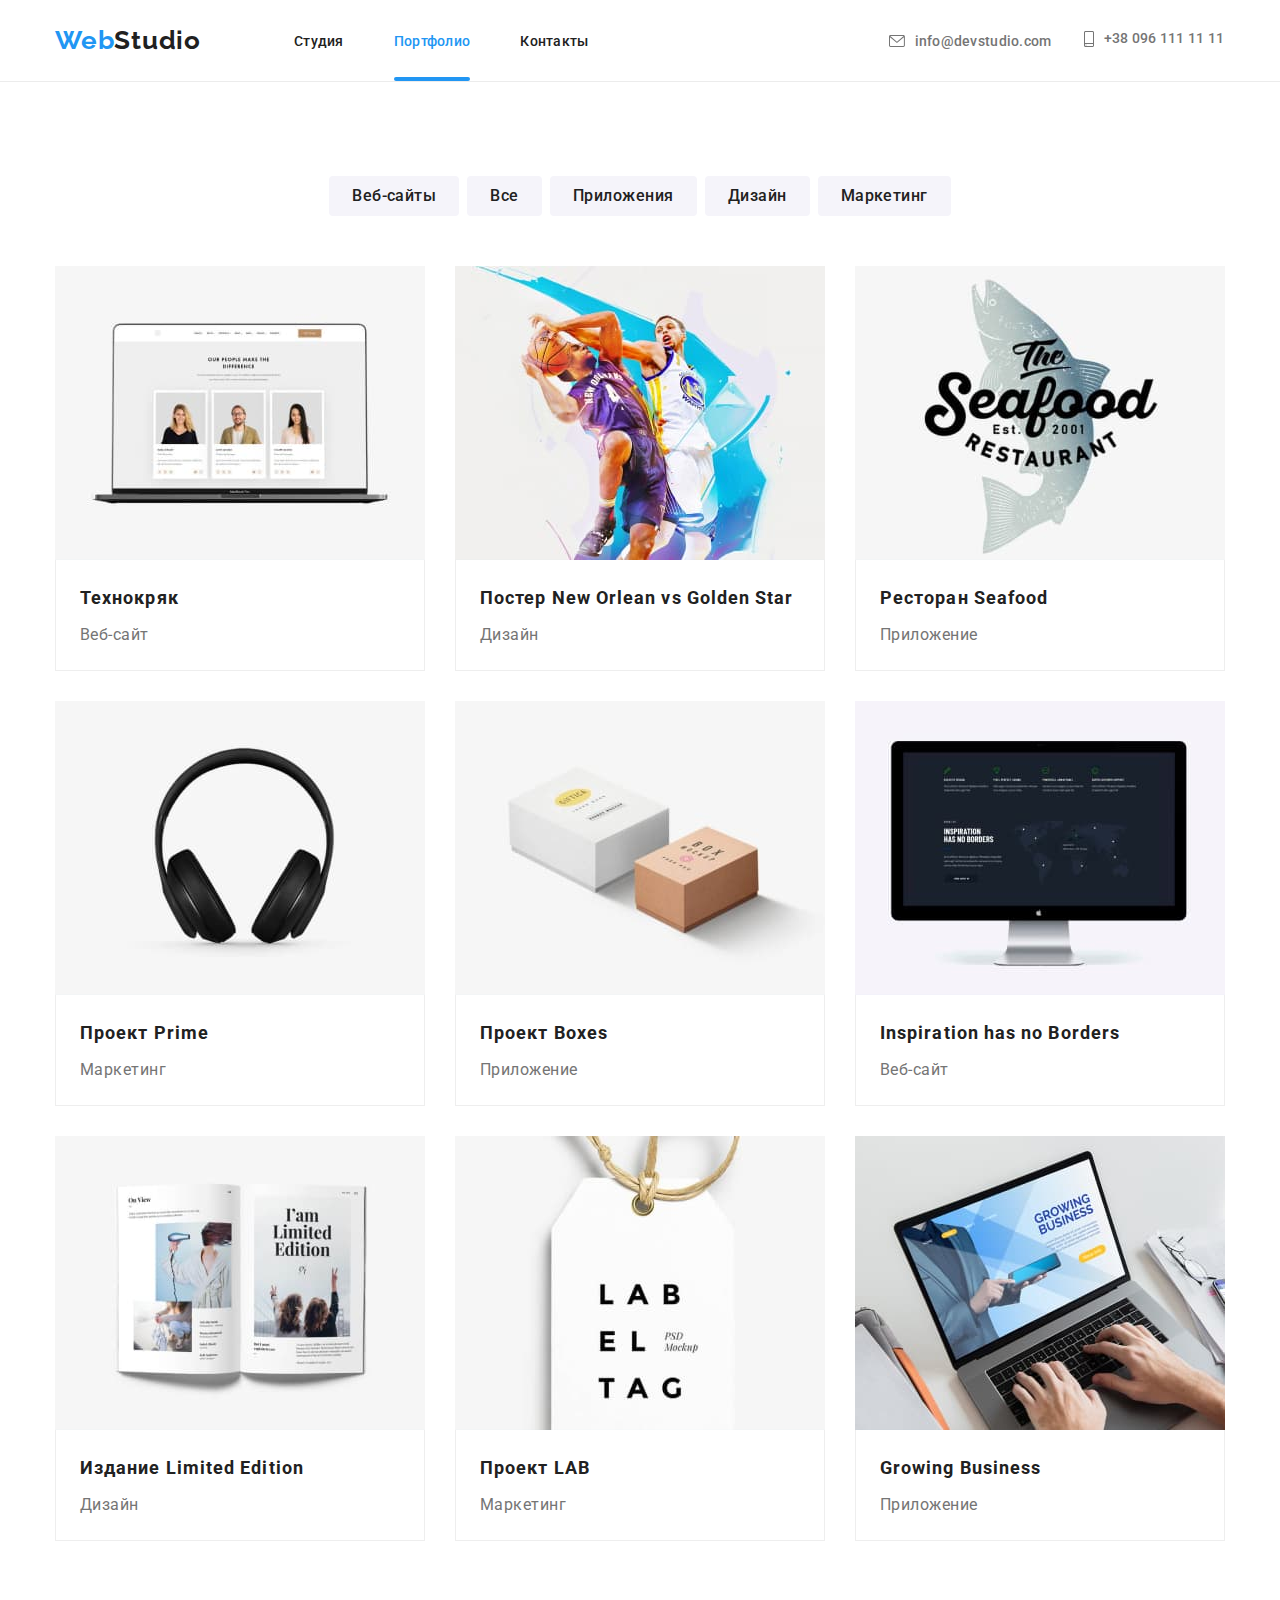
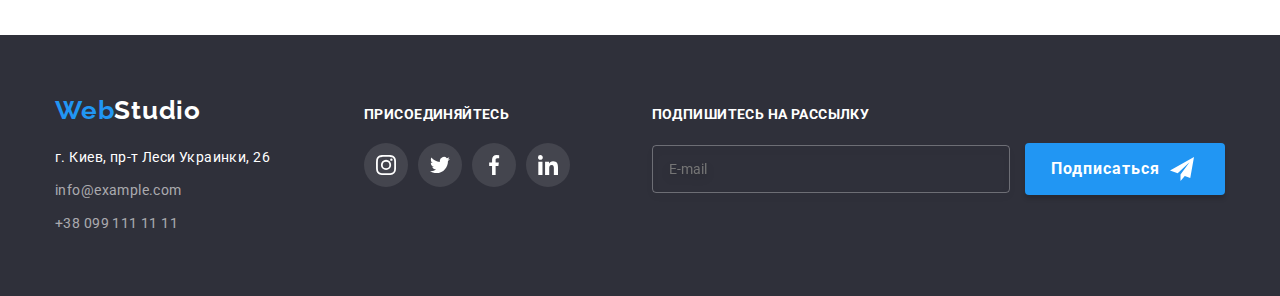
==== commit 2025531f: "Адаптирует секцию Services и кард-сет Портфолио" ====
--- a/portfolio.html
+++ b/portfolio.html
@@ -89,7 +89,6 @@
       <section class="section">
         <div class="container">
           <h1 class="visually-hidden">Наши работы</h1>
-          <!-- Скрытий элемент! -->
           <ul class="filter">
             <li class="filter__item">
               <button type="button" class="button filter__button">Веб-сайты</button>
@@ -111,7 +110,34 @@
             <li class="card-set__item">
               <a class="card" href="#">
                 <div class="card__thumb">
-                  <img class="card__image" src="./images/technokryak.jpg" alt="экран макбука" />
+                  <picture>
+                    <source
+                      srcset="
+                        ./images/desktop/portfolio-card-set/technokryak-370/technokryak-370.jpg    1x,
+                        ./images/desktop/portfolio-card-set/technokryak-370/technokryak-370@2x.jpg 2x
+                      "
+                      media="(min-width: 1200px)"
+                    />
+                    <source
+                      srcset="
+                        ./images/tablet/portfolio-card-set/technokryak-354/technokryak-354.jpg    1x,
+                        ./images/tablet/portfolio-card-set/technokryak-354/technokryak-354@2x.jpg 2x
+                      "
+                      media="(min-width: 768px)"
+                    />
+                    <source
+                      srcset="
+                        ./images/mobile/portfolio-card-set/technocryak-450/technocryak-450.jpg    1x,
+                        ./images/mobile/portfolio-card-set/technocryak-450/technocryak-450@2x.jpg 2x
+                      "
+                      media="(max-width: 767px)"
+                    />
+                    <img
+                      class="card__image"
+                      src="./images/mobile/portfolio-card-set/technocryak-450/technocryak-450.jpg"
+                      alt="экран макбука"
+                    />
+                  </picture>
                   <div class="card__overlay">
                     <p class="card__text">
                       Ресурс предлагает комплексные предложения с разным уровнем функционала и
@@ -129,11 +155,34 @@
             <li class="card-set__item">
               <a class="card" href="#">
                 <div class="card__thumb">
-                  <img
-                    class="card__image"
-                    src="./images/poster.jpg"
-                    alt="два парня играют в баскетбол"
-                  />
+                  <picture>
+                    <source
+                      srcset="
+                        ./images/desktop/portfolio-card-set/poster-new-orlean-370/poster-new-orlean-370.jpg    1x,
+                        ./images/desktop/portfolio-card-set/poster-new-orlean-370/poster-new-orlean-370@2x.jpg 2x
+                      "
+                      media="(min-width: 1200px)"
+                    />
+                    <source
+                      srcset="
+                        ./images/tablet/portfolio-card-set/poster-new-orlean-354/poster-new-orlean-354.jpg    1x,
+                        ./images/tablet/portfolio-card-set/poster-new-orlean-354/poster-new-orlean-354@2x.jpg 2x
+                      "
+                      media="(min-width: 768px)"
+                    />
+                    <source
+                      srcset="
+                        ./images/mobile/portfolio-card-set/poster-new-orlean-450/poster-new-orlean-450.jpg    1x,
+                        ./images/mobile/portfolio-card-set/poster-new-orlean-450/poster-new-orlean-450@2x.jpg 2x
+                      "
+                      media="(max-width: 767px)"
+                    />
+                    <img
+                      class="card__image"
+                      src="./images/mobile/portfolio-card-set/poster-new-orlean-450/poster-new-orlean-450.jpg"
+                      alt="два парня играют в баскетбол"
+                    />
+                  </picture>
                   <div class="card__overlay">
                     <p class="card__text">
                       Ресурс предлагает комплексные предложения с разным уровнем функционала и
@@ -151,11 +200,34 @@
             <li class="card-set__item">
               <a class="card" href="#">
                 <div class="card__thumb">
-                  <img
-                    class="card__image"
-                    src="./images/seafood.jpg"
-                    alt="Логотип ресторана Сифуд"
-                  />
+                  <picture>
+                    <source
+                      srcset="
+                        ./images/desktop/portfolio-card-set/seafood-370/seafood-370.jpg    1x,
+                        ./images/desktop/portfolio-card-set/seafood-370/seafood-370@2x.jpg 2x
+                      "
+                      media="(min-width: 1200px)"
+                    />
+                    <source
+                      srcset="
+                        ./images/tablet/portfolio-card-set/seafood-354/seafood-354.jpg    1x,
+                        ./images/tablet/portfolio-card-set/seafood-354/seafood-354@2x.jpg 2x
+                      "
+                      media="(min-width: 768px)"
+                    />
+                    <source
+                      srcset="
+                        ./images/mobile/portfolio-card-set/seafood-450/seafood-450.jpg    1x,
+                        ./images/mobile/portfolio-card-set/seafood-450/seafood-450@2x.jpg 2x
+                      "
+                      media="(max-width: 767px)"
+                    />
+                    <img
+                      class="card__image"
+                      src="./images/mobile/portfolio-card-set/seafood-450/seafood-450.jpg"
+                      alt="Логотип ресторана Сифуд"
+                    />
+                  </picture>
                   <div class="card__overlay">
                     <p class="card__text">
                       Ресурс предлагает комплексные предложения с разным уровнем функционала и
@@ -173,7 +245,34 @@
             <li class="card-set__item">
               <a class="card" href="#">
                 <div class="card__thumb">
-                  <img class="card__image" src="./images/prime.jpg" alt="Наушники" />
+                  <picture>
+                    <source
+                      srcset="
+                        ./images/desktop/portfolio-card-set/prime-370/prime-370.jpg    1x,
+                        ./images/desktop/portfolio-card-set/prime-370/prime-370@2x.jpg 2x
+                      "
+                      media="(min-width: 1200px)"
+                    />
+                    <source
+                      srcset="
+                        ./images/tablet/portfolio-card-set/prime-354/prime-354.jpg    1x,
+                        ./images/tablet/portfolio-card-set/prime-354/prime-354@2x.jpg 2x
+                      "
+                      media="(min-width: 768px)"
+                    />
+                    <source
+                      srcset="
+                        ./images/mobile/portfolio-card-set/prime-450/prime-450.jpg    1x,
+                        ./images/mobile/portfolio-card-set/prime-450/prime-450@2x.jpg 2x
+                      "
+                      media="(max-width: 767px)"
+                    />
+                    <img
+                      class="card__image"
+                      src="./images/mobile/portfolio-card-set/prime-450/prime-450.jpg"
+                      alt="Наушники"
+                    />
+                  </picture>
                   <div class="card__overlay">
                     <p class="card__text">
                       Ресурс предлагает комплексные предложения с разным уровнем функционала и
@@ -191,7 +290,34 @@
             <li class="card-set__item">
               <a class="card" href="#">
                 <div class="card__thumb">
-                  <img class="card__image" src="./images/boxes.jpg" alt="Две коробки" />
+                  <picture>
+                    <source
+                      srcset="
+                        ./images/desktop/portfolio-card-set/boxes-370/boxes-370.jpg    1x,
+                        ./images/desktop/portfolio-card-set/boxes-370/boxes-370@2x.jpg 2x
+                      "
+                      media="(min-width: 1200px)"
+                    />
+                    <source
+                      srcset="
+                        ./images/tablet/portfolio-card-set/boxes-354/boxes-354.jpg    1x,
+                        ./images/tablet/portfolio-card-set/boxes-354/boxes-354@2x.jpg 2x
+                      "
+                      media="(min-width: 768px)"
+                    />
+                    <source
+                      srcset="
+                        ./images/mobile/portfolio-card-set/boxes-450/boxes-450.jpg    1x,
+                        ./images/mobile/portfolio-card-set/boxes-450/boxes-450@2x.jpg 2x
+                      "
+                      media="(max-width: 767px)"
+                    />
+                    <img
+                      class="card__image"
+                      src="./images/mobile/portfolio-card-set/boxes-450/boxes-450.jpg"
+                      alt="Две коробки"
+                    />
+                  </picture>
                   <div class="card__overlay">
                     <p class="card__text">
                       Ресурс предлагает комплексные предложения с разным уровнем функционала и
@@ -209,7 +335,34 @@
             <li class="card-set__item">
               <a class="card" href="#">
                 <div class="card__thumb">
-                  <img class="card__image" src="./images/inspiration.jpg" alt="Экран компьютера" />
+                  <picture>
+                    <source
+                      srcset="
+                        ./images/desktop/portfolio-card-set/inspiration-370/inspiration-370.jpg    1x,
+                        ./images/desktop/portfolio-card-set/inspiration-370/inspiration-370@2x.jpg 2x
+                      "
+                      media="(min-width: 1200px)"
+                    />
+                    <source
+                      srcset="
+                        ./images/tablet/portfolio-card-set/inspiration-354/inspiration-354.jpg    1x,
+                        ./images/tablet/portfolio-card-set/inspiration-354/inspiration-354@2x.jpg 2x
+                      "
+                      media="(min-width: 768px)"
+                    />
+                    <source
+                      srcset="
+                        ./images/mobile/portfolio-card-set/inspiration-450/inspiration-450.jpg    1x,
+                        ./images/mobile/portfolio-card-set/inspiration-450/inspiration-450@2x.jpg 2x
+                      "
+                      media="(max-width: 767px)"
+                    />
+                    <img
+                      class="card__image"
+                      src="./images/mobile/portfolio-card-set/inspiration-450/inspiration-450.jpg"
+                      alt="Экран компьютера"
+                    />
+                  </picture>
                   <div class="card__overlay">
                     <p class="card__text">
                       Ресурс предлагает комплексные предложения с разным уровнем функционала и
@@ -227,7 +380,34 @@
             <li class="card-set__item">
               <a class="card" href="#">
                 <div class="card__thumb">
-                  <img class="card__image" src="./images/Limited.jpg" alt="Открытая книга" />
+                  <picture>
+                    <source
+                      srcset="
+                        ./images/desktop/portfolio-card-set/limited-edition-370/limited-edition-370.jpg    1x,
+                        ./images/desktop/portfolio-card-set/limited-edition-370/limited-edition-370@2x.jpg 2x
+                      "
+                      media="(min-width: 1200px)"
+                    />
+                    <source
+                      srcset="
+                        ./images/tablet/portfolio-card-set/limited-edition-354/limited-edition-354.jpg    1x,
+                        ./images/tablet/portfolio-card-set/limited-edition-354/limited-edition-354@2x.jpg 2x
+                      "
+                      media="(min-width: 768px)"
+                    />
+                    <source
+                      srcset="
+                        ./images/mobile/portfolio-card-set/limited-edition-450/limited-edition-450.jpg    1x,
+                        ./images/mobile/portfolio-card-set/limited-edition-450/limited-edition-450@2x.jpg 2x
+                      "
+                      media="(max-width: 767px)"
+                    />
+                    <img
+                      class="card__image"
+                      src="./images/mobile/portfolio-card-set/limited-edition-450/limited-edition-450.jpg"
+                      alt="Открытая книга"
+                    />
+                  </picture>
                   <div class="card__overlay">
                     <p class="card__text">
                       Ресурс предлагает комплексные предложения с разным уровнем функционала и
@@ -245,7 +425,34 @@
             <li class="card-set__item">
               <a class="card" href="#">
                 <div class="card__thumb">
-                  <img class="card__image" src="./images/LAB.jpg" alt="Бейдж с названием проетка" />
+                  <picture>
+                    <source
+                      srcset="
+                        ./images/desktop/portfolio-card-set/lab-370/lab-370.jpg    1x,
+                        ./images/desktop/portfolio-card-set/lab-370/lab-370@2x.jpg 2x
+                      "
+                      media="(min-width: 1200px)"
+                    />
+                    <source
+                      srcset="
+                        ./images/tablet/portfolio-card-set/lab-354/lab-354.jpg    1x,
+                        ./images/tablet/portfolio-card-set/lab-354/lab-354@2x.jpg 2x
+                      "
+                      media="(min-width: 768px)"
+                    />
+                    <source
+                      srcset="
+                        ./images/mobile/portfolio-card-set/lab-450/lab-450.jpg    1x,
+                        ./images/mobile/portfolio-card-set/lab-450/lab-450@2x.jpg 2x
+                      "
+                      media="(max-width: 767px)"
+                    />
+                    <img
+                      class="card__image"
+                      src="./images/mobile/portfolio-card-set/lab-450/lab-450.jpg"
+                      alt="Бейдж с названием проетка"
+                    />
+                  </picture>
                   <div class="card__overlay">
                     <p class="card__text">
                       Ресурс предлагает комплексные предложения с разным уровнем функционала и
@@ -263,7 +470,34 @@
             <li class="card-set__item">
               <a class="card" href="#">
                 <div class="card__thumb">
-                  <img class="card__image" src="./images/Business.jpg" alt="Работа за ноутбуком" />
+                  <picture>
+                    <source
+                      srcset="
+                        ./images/desktop/portfolio-card-set/growing-business-370/growing-business-370.jpg    1x,
+                        ./images/desktop/portfolio-card-set/growing-business-370/growing-business-370@2x.jpg 2x
+                      "
+                      media="(min-width: 1200px)"
+                    />
+                    <source
+                      srcset="
+                        ./images/tablet/portfolio-card-set/growing-business-354/growing-business-354.jpg    1x,
+                        ./images/tablet/portfolio-card-set/growing-business-354/growing-business-354@2x.jpg 2x
+                      "
+                      media="(min-width: 768px)"
+                    />
+                    <source
+                      srcset="
+                        ./images/mobile/portfolio-card-set/growing-business-450/growing-business-450.jpg    1x,
+                        ./images/mobile/portfolio-card-set/growing-business-450/growing-business-450@2x.jpg 2x
+                      "
+                      media="(max-width: 767px)"
+                    />
+                    <img
+                      class="card__image"
+                      src="./images/mobile/portfolio-card-set/growing-business-450/growing-business-450.jpg"
+                      alt="Работа за ноутбуком"
+                    />
+                  </picture>
                   <div class="card__overlay">
                     <p class="card__text">
                       Ресурс предлагает комплексные предложения с разным уровнем функционала и
--- a/css/main.min.css
+++ b/css/main.min.css
@@ -1 +1 @@
-:root{--primery-color: #212121;--secondary-color: #757575;--accent-color: #2196f3;--accent-color-hover: #188ce8;--light-color: #ffffff;--backgound-gray-color: #f5f4fa;--link-client-color: #afb1b8;--image-border: 1px solid #eeeeee;--primery-font: "Roboto", sans-serif;--secondary-font: "Raleway", sans-serif;--normal-font: 400;--medium-font: 500;--bolt-font: 700;--bolder-font: 900;--primary-font-size: 14px;--secondary-font-size: 16px}body{background-color:var(--light-color);font-size:var(--primary-font-size);color:var(--primery-color);font-family:var(--primery-font);letter-spacing:.03em}img{display:block;max-width:100%}button{cursor:pointer}ul,ol{list-style:none;margin-top:0;margin-bottom:0;padding-left:0}h1,h2,h3,h4,h5,p{margin-top:0;margin-bottom:0}.section{padding-top:60px;padding-bottom:60px}@media screen and (min-width: 1200px){.section{padding-top:94px;padding-bottom:94px}}.container{padding-left:15px;padding-right:15px;margin-left:auto;margin-right:auto}@media screen and (min-width: 480px){.container{width:480px}}@media screen and (min-width: 768px){.container{width:768px}}@media screen and (min-width: 1200px){.container{width:1200px}}.visually-hidden{position:absolute;white-space:nowrap;width:1px;height:1px;overflow:hidden;border:0;padding:0;clip:rect(0 0 0 0);-webkit-clip-path:inset(50%);clip-path:inset(50%);margin:-1px}.page-header{position:relative;padding-top:16px;padding-bottom:16px;border-bottom:1px solid #ececec}.logo{color:var(--primery-color);font-family:var(--secondary-font);font-weight:var(--bolt-font);text-decoration:none;font-size:24px;line-height:1.17;letter-spacing:.03em}@media screen and (max-width: 767px){.logo{margin-right:auto}}@media screen and (min-width: 768px){.logo{margin-right:88px}}@media screen and (min-width: 1200px){.logo{margin-right:93px;font-size:26px;line-height:1.19}}.accent{color:var(--accent-color)}.menu{display:flex;align-items:center}.menu-button{z-index:2;top:10px;display:inline-flex;margin:0;padding:0;border:none;background-color:rgba(0,0,0,0)}.menu-button .icon-cross{display:none}.menu-button.is-open .icon-cross{display:block}.menu-button.is-open .icon-menu{display:none}@media screen and (min-width: 768px){.menu-button{display:none}}.menu-container.is-open{display:block}@media screen and (max-width: 767px){.menu-container{display:none;position:absolute;z-index:1;top:0;left:0;width:100%;padding:48px 40px;background-color:var(--light-color);box-shadow:0px 4px 8px rgba(0,0,0,.04),0px 2px 4px rgba(0,0,0,.08),0px 1px 3px rgba(0,0,0,.16)}}@media screen and (min-width: 768px){.menu-container{display:flex}}@media screen and (max-width: 767px){.menu__list{margin-bottom:306px}}@media screen and (min-width: 768px){.menu__list{display:flex;margin-right:84px}}@media screen and (min-width: 1200px){.menu__list{margin-right:300px}}@media screen and (max-width: 767px){.menu__list .menu__item:not(:last-child){margin-bottom:32px}}@media screen and (min-width: 768px){.menu__list .menu__item:not(:last-child){margin-right:50px}}.menu__link{font-weight:var(--medium-font);font-size:40px;line-height:1.18;letter-spacing:.02em;text-decoration:none;color:var(--primery-color);transition:color 250ms cubic-bezier(0.4, 0, 0.2, 1)}.menu__link--current{color:var(--accent-color)}@media screen and (min-width: 768px){.menu__link{font-size:var(--primary-font-size);line-height:1.14;padding-top:32px;padding-bottom:32px;bottom:-1px;position:relative}.menu__link--current{color:var(--accent-color)}.menu__link--current::after{content:"";position:absolute;left:0;bottom:0;display:block;width:100%;height:4px;border-radius:2px;background-color:var(--accent-color)}.menu__link:hover,.menu__link:focus{color:var(--accent-color)}}@media screen and (max-width: 767px){.connection{display:flex;flex-direction:column;gap:32px;margin-bottom:64px}}@media screen and (min-width: 768px)and (max-width: 1199px){.connection{display:flex;flex-direction:column;gap:10px}}@media screen and (min-width: 1200px){.connection{display:flex;align-items:baseline;margin-left:auto}}@media screen and (max-width: 767px){.connection__item-first{order:2}}@media screen and (max-width: 767px){.connection__item-first .connection__link{font-weight:var(--medium-font);font-size:24px;line-height:1.17;letter-spacing:.02em;color:var(--secondary-color)}}@media screen and (max-width: 767px){.connection__item-second{order:1}}@media screen and (max-width: 767px){.connection__item-second .connection__link{font-weight:var(--medium-font);font-size:34px;line-height:1.18;letter-spacing:.02em;color:var(--accent-color)}}.connection__contact-icon{fill:currentColor;margin-right:10px}.connection__contact-icon:hover,.connection__contact-icon:focus{fill:currentColor}@media screen and (max-width: 767px){.connection__contact-icon{display:none}}@media screen and (min-width: 1200px){.connection__item:not(:last-child){margin-right:32px}}.connection__link{display:flex;align-items:center;color:var(--secondary-color);font-weight:var(--medium-font);line-height:1.14;letter-spacing:.02em;text-decoration:none;transition:color 250ms cubic-bezier(0.4, 0, 0.2, 1)}.connection__link:hover,.connection__link:focus{color:var(--accent-color)}@media screen and (min-width: 768px){.connection__link{font-size:12px;line-height:1.17}}@media screen and (min-width: 1200px){.connection__link{font-size:var(--primary-font-size);line-height:1.14}}.header-social-list{display:flex;gap:10px}@media screen and (min-width: 768px){.header-social-list{display:none}}.header-social-list__item{padding-right:10px}.header-social-list__item:not(:last-child){border-right:1px solid rgba(33,33,33,.2)}.header-social-list__link{color:var(--accent-color);font-weight:var(--medium-font);font-size:18px;line-height:1.22;letter-spacing:.02em;text-decoration:none}.hero-title{width:360px;margin-left:auto;margin-right:auto;margin-top:118px;margin-bottom:30px;font-weight:var(--bolder-font);font-size:26px;line-height:1.62;text-align:center;letter-spacing:.06em;text-transform:uppercase;color:#98fb98}@media screen and (min-width: 1200px){.hero-title{width:696px;margin-top:200px;font-size:44px;line-height:1.36;color:teal}}.button{font-family:inherit;border:1px solid rgba(0,0,0,0);transition:background-color 250ms cubic-bezier(0.4, 0, 0.2, 1),box-shadow 250ms cubic-bezier(0.4, 0, 0.2, 1),color 250ms cubic-bezier(0.4, 0, 0.2, 1)}.button--contained{display:block;padding:10px 32px;margin-left:auto;margin-right:auto;min-width:200px;color:var(--light-color);background-color:var(--accent-color);font-weight:var(--bolt-font);font-size:var(--secondary-font-size);line-height:1.88;letter-spacing:.06em;cursor:pointer;text-align:center;border-radius:4px;box-shadow:0px 4px 4px rgba(0,0,0,.15)}.button--contained:hover,.button--contained:focus{background-color:var(--accent-color-hover)}@media screen and (min-width: 768px){.benefits__list{display:flex;flex-wrap:wrap;margin:-15px}}@media screen and (min-width: 1200px){.benefits__list{margin:-15px}}@media screen and (min-width: 768px){.benefits__item{margin:15px;width:calc((100% - 60px)/2)}}@media screen and (min-width: 1200px){.benefits__item{margin:15px;width:calc((100% - 120px)/4)}}@media screen and (max-width: 767px){.benefits__item:not(:last-child){margin-bottom:30px}}.benefits__icon-container{display:flex;justify-content:center;align-items:center;background-color:var(--backgound-gray-color);border-radius:4px;margin-bottom:30px}.benefits__achivements{margin-bottom:10px;font-weight:var(--bolt-font);font-size:var(--primary-font-size);line-height:1.14;letter-spacing:.03em;text-transform:uppercase}@media screen and (max-width: 768px){.benefits__achivements{text-align:center}}.benefits__description{color:var(--secondary-color);font-size:var(--primary-font-size);line-height:1.71;letter-spacing:.03em}.section.services{padding-top:0}@media screen and (max-width: 1199px){.section.services{display:none}}.head-title{margin-top:0;margin-bottom:50px;font-weight:var(--bolt-font);font-size:36px;line-height:1.17;text-align:center;letter-spacing:.03em}.services__list{display:flex}.services__list .services__item:not(:last-child){margin-right:30px}.services__thumb{position:relative}.services__overlay{position:absolute;transform-origin:bottom center;bottom:0;width:370px;height:70px;background-color:rgba(47,48,58,.8)}.services__name{margin-top:27px;margin-bottom:27px;font-weight:var(--bolt-font);font-size:var(--primary-font-size);line-height:1.14;text-align:center;letter-spacing:.03em;text-transform:uppercase;color:var(--light-color)}.head-title{margin-bottom:30px;font-weight:var(--bolt-font);font-size:28px;line-height:1.18;text-align:center;letter-spacing:.03em}@media screen and (min-width: 1200px){.head-title{margin-bottom:50px;font-size:36px;line-height:1.17}}.section--gray-background{background-color:var(--backgound-gray-color)}.team{display:flex;flex-wrap:wrap;gap:30px;justify-content:center;align-items:center}.team__item{width:450px;text-align:center;background-color:var(--light-color);box-shadow:0px 1px 3px rgba(0,0,0,.12),0px 1px 1px rgba(0,0,0,.14),0px 2px 1px rgba(0,0,0,.2);border-radius:0px 0px 4px 4px}@media screen and (min-width: 768px){.team__item{width:354px}}@media screen and (min-width: 1200px){.team__item{width:270px}}.team__photo{margin-top:0;margin-bottom:0}.team__card-information{padding-top:30px;padding-bottom:30px}.team__member{margin-top:0;margin-bottom:10px;font-weight:var(--medium-font);font-size:var(--secondary-font-size);line-height:1.19;letter-spacing:.03em}.team__profession{margin-top:0;margin-bottom:16px;color:var(--secondary-color);font-weight:var(--normal-font);font-size:var(--secondary-font-size);line-height:1.19;letter-spacing:.03em}.team__social-links-list{display:flex;align-items:center;justify-content:center;gap:10px}.team__card-social-link{width:44px;height:44px;border-radius:50%}.team__personal-social-links{display:flex;justify-content:center;align-items:center;text-decoration:none;color:var(--link-client-color);width:100%;height:100%;border-radius:50%;transition:background-color 250ms cubic-bezier(0.4, 0, 0.2, 1),color 250ms cubic-bezier(0.4, 0, 0.2, 1)}.team__personal-social-links:hover,.team__personal-social-links:focus{color:var(--light-color);background-color:var(--accent-color)}.team__link-icon{fill:currentColor}.clients-list{display:flex;flex-wrap:wrap;justify-content:center;align-items:center;gap:30px}.client{width:210px;height:92px}@media screen and (min-width: 768px){.client{width:226px}}@media screen and (min-width: 1200px){.client{width:170px}}.client__link{display:flex;align-items:center;justify-content:center;color:var(--link-client-color);width:100%;height:100%;border:1px solid currentColor;border-radius:4px;transition:color 250ms cubic-bezier(0.4, 0, 0.2, 1),border 250ms cubic-bezier(0.4, 0, 0.2, 1)}.client__link:hover,.client__link:focus{color:var(--accent-color);border-color:currentColor}.client__icon{fill:currentColor}.footer__logo{display:inline-block;margin-bottom:20px;color:var(--light-color);font-family:var(--secondary-font);font-size:24px;font-weight:var(--bolt-font);line-height:1.17;text-decoration:none;letter-spacing:.03em}@media screen and (min-width: 1200px){.footer__logo{font-size:26px;line-height:1.19}}.total-footer-background{background-color:#2f303a;padding-top:60px;padding-bottom:60px}@media screen and (max-width: 767px){.total-footer-background{text-align:center}}@media screen and (min-width: 768px)and (max-width: 1199px){.footer{display:flex;flex-wrap:wrap;justify-content:space-around}}@media screen and (min-width: 1200px){.footer{display:flex;align-items:baseline}}@media screen and (max-width: 767px){.contacts-thumb{margin-bottom:60px}}.contacts{display:inline-block}@media screen and (min-width: 768px)and (max-width: 1199px){.contacts{margin-bottom:60px}}.contacts__item{display:block;margin-top:0}.contacts__item:not(:last-child){margin-bottom:8px}@media screen and (min-width: 1200px){.contacts__item:not(:last-child){margin-bottom:9px}}.contacts__location{color:#fff;font-style:normal;font-weight:var(--normal-font);font-size:var(--primary-font-size);line-height:1.71;letter-spacing:.03em;text-decoration:none;transition:color 250ms cubic-bezier(0.4, 0, 0.2, 1)}.contacts__location:hover,.contacts__location:focus{color:var(--accent-color)}.contacts__mail-tel{color:rgba(255,255,255,.6);font-style:normal;font-weight:var(--normal-font);font-size:var(--primary-font-size);line-height:1.71;letter-spacing:.03em;text-decoration:none;transition:color 250ms cubic-bezier(0.4, 0, 0.2, 1)}.contacts__mail-tel:hover,.contacts__mail-tel:focus{color:var(--accent-color)}@media screen and (min-width: 1200px){.join{margin-left:70px}}.footer-text-title{font-family:var(--primery-font);font-weight:var(--bolt-font);font-size:var(--primary-font-size);line-height:1.14;letter-spacing:.03em;text-transform:uppercase;color:#fff;margin-top:0;margin-bottom:20px}.links-list{display:flex;gap:10px}@media screen and (max-width: 767px){.links-list{align-items:center;justify-content:center;margin-bottom:60px}}.links-list__item{width:44px;height:44px}.links-list__link{display:flex;justify-content:center;align-items:center;width:100%;height:100%;text-decoration:none;color:var(--light-color);background-color:rgba(255,255,255,.1);border-radius:50%;transition:background-color 250ms cubic-bezier(0.4, 0, 0.2, 1)}.links-list__link:hover,.links-list__link:focus{background-color:var(--accent-color)}.links-list__icon{fill:currentColor}@media screen and (min-width: 767px)and (max-width: 1199px){.footer-form{display:flex;flex-direction:column;text-align:center}}@media screen and (min-width: 1200px){.footer-form{margin-left:auto}}.footer-form__input-email{width:450px;margin-bottom:20px;padding:15px 16px;background:rgba(0,0,0,0);border:1px solid rgba(255,255,255,.3);filter:drop-shadow(0px 4px 4px rgba(0, 0, 0, 0.15));border-radius:4px;color:var(--light-color)}@media screen and (min-width: 1200px){.footer-form__input-email{width:358px;margin-bottom:0;margin-right:12px}}.footer-form_button--contained{display:inline-flex;align-items:center;padding:10px 13px 10px 25px}.button__icon{margin-left:10px;fill:var(--light-color)}.backdrop{position:fixed;top:0;left:0;width:100%;height:100%;background-color:rgba(0,0,0,.2);opacity:1;transition:opacity 250ms cubic-bezier(0.4, 0, 0.2, 1),visibility 250ms cubic-bezier(0.4, 0, 0.2, 1)}.backdrop.is-hidden{opacity:0;pointer-events:none;visibility:hidden}.modal{position:absolute;top:50%;left:50%;width:450px;background:var(--light-color);box-shadow:0px 1px 3px rgba(0,0,0,.12),0px 1px 1px rgba(0,0,0,.14),0px 2px 1px rgba(0,0,0,.2);border-radius:4px;padding:40px;transform:translate(-50%, -50%) scale(1);transition:transform 250ms cubic-bezier(0.4, 0, 0.2, 1)}@media screen and (min-width: 1200px){.modal{width:528px}}.backdrop.is-hidden .modal{transform:translate(-50%, -50%) scale(1.1)}.close{position:absolute;top:8px;right:8px;width:30px;height:30px;border:1px solid rgba(0,0,0,.1);border-radius:50%;background-color:var(--light-color);cursor:pointer}.close__cross-icon{position:absolute;top:50%;left:50%;transform:translate(-50%, -50%);fill:#000;transition:fill 250ms cubic-bezier(0.4, 0, 0.2, 1)}.close:hover .close__cross-icon,.close:focus .close__cross-icon{fill:var(--accent-color)}.form__title{font-weight:var(--bolt-font);font-size:20px;line-height:1.5;text-align:center;letter-spacing:.03em;color:var(--primery-color);margin-bottom:12px}@media screen and (min-width: 1200px){.form__title{line-height:1.15}}.form__item{display:flex;flex-direction:column;margin-bottom:10px}.form__label{display:block;font-weight:var(--normal-font);font-size:12px;line-height:1.17;letter-spacing:.01em;color:var(--secondary-color);margin-bottom:4px}.form__input-container{position:relative}.form__input-text{padding:12px 42px;width:100%;font-size:var(--secondary-font-size);border:1px solid rgba(33,33,33,.2);border-radius:4px;transition:border 250ms cubic-bezier(0.4, 0, 0.2, 1);font-size:var(--secondary-font-size);color:var(--primery-color)}.form__input-text:focus{border:1px solid var(--accent-color);outline:none}.form__input-span{transition:fill 250ms cubic-bezier(0.4, 0, 0.2, 1)}.form__input-text:focus+.form__input-span{fill:var(--accent-color)}.form__input-icon{position:absolute;top:50%;left:15px;transform:translate(0, -50%)}.form__comment-place{resize:none;width:100%;margin-bottom:20px;border:1px solid rgba(33,33,33,.2);border-radius:4px;padding:12px 16px;transition:border 250ms cubic-bezier(0.4, 0, 0.2, 1);font-size:var(--secondary-font-size);color:var(--primery-color)}.form__comment-place:focus{border:1px solid var(--accent-color);outline:none}.form__comment-place::-moz-placeholder{font-size:14px;line-height:1.14;letter-spacing:.01em;color:rgba(117,117,117,.5)}.form__comment-place:-ms-input-placeholder{font-size:14px;line-height:1.14;letter-spacing:.01em;color:rgba(117,117,117,.5)}.form__comment-place::placeholder{font-size:14px;line-height:1.14;letter-spacing:.01em;color:rgba(117,117,117,.5)}@media screen and (min-width: 1200px){.form__comment-place::-moz-placeholder{font-size:12px;line-height:1.16;letter-spacing:.01em}.form__comment-place:-ms-input-placeholder{font-size:12px;line-height:1.16;letter-spacing:.01em}.form__comment-place::placeholder{font-size:12px;line-height:1.16;letter-spacing:.01em}}.form__agree-text{display:inline-flex;align-items:center;margin-bottom:31px}@media screen and (min-width: 1200px){.form__agree-text{margin-bottom:30px}}.form__agree-checkbox{position:absolute;width:1px;height:1px;margin:-1px;border:0;padding:0;clip:rect(0 0 0 0);overflow:hidden}.form__checkbox-icon{display:inline-block;margin-right:8px;width:16px;height:15px;background-image:url(../images/uncheck.svg)}.form__agree-checkbox:checked+.form__checkbox-icon{background-image:url(../images/check.svg)}.form__agree-checkbox:focus+.form__checkbox-icon{outline:2px solid #2196f3;transition:outline 250ms cubic-bezier(0.4, 0, 0.2, 1)}.form__agree-text{font-size:12px;line-height:1.16;letter-spacing:.03em;color:var(--secondary-color)}@media screen and (min-width: 1200px){.form__agree-text{font-size:var(--primary-font-size);line-height:1.71}}.policy{color:#2196f3}.form__button{padding:10px 55px}.filter{display:flex;flex-wrap:wrap;justify-content:center;margin-bottom:40px;gap:8px}@media screen and (max-width: 767px){.filter{justify-content:flex-start}}@media screen and (min-width: 768px){.filter{margin-bottom:30px}}@media screen and (min-width: 1200px){.filter{margin-bottom:50px}}.filter__button{padding:6px 22px;border-radius:4px;color:var(--primery-color);background-color:var(--backgound-gray-color);font-family:var(--primery-font);font-weight:var(--medium-font);font-size:var(--secondary-font-size);line-height:1.63;text-align:center;letter-spacing:.03em;cursor:pointer}.filter__button:hover,.filter__button:focus{color:var(--light-color);background-color:var(--accent-color);box-shadow:0px 3px 1px rgba(0,0,0,.1),0px 1px 2px rgba(0,0,0,.08),0px 2px 2px rgba(0,0,0,.12)}.card-set{display:flex;flex-wrap:wrap}@media screen and (max-width: 767px){.card-set{gap:30px}}@media screen and (min-width: 768px){.card-set{margin-top:-30px;margin-left:-30px}}@media screen and (min-width: 768px){.card-set__item{flex-basis:calc(50% - 30px);margin-left:30px;margin-top:30px}}@media screen and (min-width: 1200px){.card-set__item{flex-basis:calc(33.3333333333% - 30px);margin-left:30px;margin-top:30px}}.card{display:block;text-decoration:none;color:var(--primery-color);transition:box-shadow 250ms cubic-bezier(0.4, 0, 0.2, 1)}.card:hover,.card:focus{box-shadow:0px 1px 1px rgba(0,0,0,.12),0px 4px 4px rgba(0,0,0,.06),1px 4px 6px rgba(0,0,0,.16)}@media screen and (max-width: 1199px)and (min-width: 768px){.card{display:flex;flex-direction:column;height:100%}}.card__thumb{position:relative;overflow:hidden}.card__image{margin-top:0;margin-bottom:0px}.card__overlay{position:absolute;top:0;left:0;width:100%;height:100%;background-color:rgba(33,150,243,.9);transform:translateY(100%);transition:transform 250ms cubic-bezier(0.4, 0, 0.2, 1)}.card:hover .card__overlay,.card:focus .card__overlay{transform:translateY(0%)}.card__text{position:absolute;width:322px;top:50%;left:50%;transform:translate(-50%, -50%);margin-top:0;margin-bottom:0;font-weight:var(--normal-font);font-size:18px;line-height:1.56;letter-spacing:.03em;color:var(--light-color)}.card__content{padding:20px 24px;border-bottom:var(--image-border);border-right:var(--image-border);border-left:var(--image-border)}@media screen and (min-width: 768px){.card__content{flex-grow:1}}.card__project-title{margin-top:0;margin-bottom:4px;font-size:18px;font-weight:var(--bolt-font);line-height:2;letter-spacing:.06em}.card__project-description{margin-top:0;margin-bottom:0;color:var(--secondary-color);font-weight:var(--normal-font);font-size:var(--secondary-font-size);line-height:1.88;letter-spacing:.03em}/*# sourceMappingURL=main.min.css.map */+:root{--primery-color: #212121;--secondary-color: #757575;--accent-color: #2196f3;--accent-color-hover: #188ce8;--light-color: #ffffff;--backgound-gray-color: #f5f4fa;--link-client-color: #afb1b8;--image-border: 1px solid #eeeeee;--primery-font: "Roboto", sans-serif;--secondary-font: "Raleway", sans-serif;--normal-font: 400;--medium-font: 500;--bolt-font: 700;--bolder-font: 900;--primary-font-size: 14px;--secondary-font-size: 16px}body{background-color:var(--light-color);font-size:var(--primary-font-size);color:var(--primery-color);font-family:var(--primery-font);letter-spacing:.03em}img{display:block;max-width:100%;height:auto}button{cursor:pointer}ul,ol{list-style:none;margin-top:0;margin-bottom:0;padding-left:0}h1,h2,h3,h4,h5,p{margin-top:0;margin-bottom:0}.section{padding-top:60px;padding-bottom:60px}@media screen and (min-width: 1200px){.section{padding-top:94px;padding-bottom:94px}}.container{padding-left:15px;padding-right:15px;margin-left:auto;margin-right:auto}@media screen and (min-width: 480px){.container{width:480px}}@media screen and (min-width: 768px){.container{width:768px}}@media screen and (min-width: 1200px){.container{width:1200px}}.visually-hidden{position:absolute;white-space:nowrap;width:1px;height:1px;overflow:hidden;border:0;padding:0;clip:rect(0 0 0 0);-webkit-clip-path:inset(50%);clip-path:inset(50%);margin:-1px}.page-header{position:relative;padding-top:16px;padding-bottom:16px;border-bottom:1px solid #ececec}@media screen and (min-width: 768px){.page-header{padding-top:21px;padding-bottom:21px}}@media screen and (min-width: 1200px){.page-header{padding-top:25px;padding-bottom:25px}}.logo{color:var(--primery-color);font-family:var(--secondary-font);font-weight:var(--bolt-font);text-decoration:none;font-size:24px;line-height:1.17;letter-spacing:.03em}@media screen and (max-width: 767px){.logo{margin-right:auto}}@media screen and (min-width: 768px){.logo{margin-right:88px}}@media screen and (min-width: 1200px){.logo{margin-right:93px;font-size:26px;line-height:1.19}}.accent{color:var(--accent-color)}.menu{display:flex;align-items:center}.menu-button{z-index:2;top:10px;display:inline-flex;margin:0;padding:0;border:none;background-color:rgba(0,0,0,0)}.menu-button .icon-cross{display:none}.menu-button.is-open .icon-cross{display:block}.menu-button.is-open .icon-menu{display:none}@media screen and (min-width: 768px){.menu-button{display:none}}.menu-container.is-open{display:block}@media screen and (max-width: 767px){.menu-container{display:none;position:absolute;z-index:1;top:0;left:0;width:100%;padding:48px 40px;background-color:var(--light-color);box-shadow:0px 4px 8px rgba(0,0,0,.04),0px 2px 4px rgba(0,0,0,.08),0px 1px 3px rgba(0,0,0,.16)}}@media screen and (min-width: 768px){.menu-container{display:flex;align-items:center}}@media screen and (max-width: 767px){.menu__list{margin-bottom:306px}}@media screen and (min-width: 768px){.menu__list{display:flex;margin-right:84px}}@media screen and (min-width: 1200px){.menu__list{margin-right:300px}}@media screen and (max-width: 767px){.menu__list .menu__item:not(:last-child){margin-bottom:32px}}@media screen and (min-width: 768px){.menu__list .menu__item:not(:last-child){margin-right:50px}}.menu__link{font-weight:var(--medium-font);font-size:40px;line-height:1.18;letter-spacing:.02em;text-decoration:none;color:var(--primery-color);transition:color 250ms cubic-bezier(0.4, 0, 0.2, 1)}.menu__link--current{color:var(--accent-color)}@media screen and (min-width: 768px){.menu__link{font-size:var(--primary-font-size);line-height:1.14;padding-top:32px;padding-bottom:32px;bottom:-1px;position:relative}.menu__link--current{color:var(--accent-color)}.menu__link--current::after{content:"";position:absolute;left:0;bottom:0;display:block;width:100%;height:4px;border-radius:2px;background-color:var(--accent-color)}.menu__link:hover,.menu__link:focus{color:var(--accent-color)}}@media screen and (max-width: 767px){.connection{display:flex;flex-direction:column;gap:32px;margin-bottom:64px}}@media screen and (min-width: 768px)and (max-width: 1199px){.connection{display:flex;flex-direction:column;gap:10px}}@media screen and (min-width: 1200px){.connection{display:flex;align-items:baseline;margin-left:auto}}@media screen and (max-width: 767px){.connection__item-first{order:2}}@media screen and (max-width: 767px){.connection__item-first .connection__link{font-weight:var(--medium-font);font-size:24px;line-height:1.17;letter-spacing:.02em;color:var(--secondary-color)}}@media screen and (max-width: 767px){.connection__item-second{order:1}}@media screen and (max-width: 767px){.connection__item-second .connection__link{font-weight:var(--medium-font);font-size:34px;line-height:1.18;letter-spacing:.02em;color:var(--accent-color)}}.connection__contact-icon{fill:currentColor;margin-right:10px}.connection__contact-icon:hover,.connection__contact-icon:focus{fill:currentColor}@media screen and (max-width: 767px){.connection__contact-icon{display:none}}@media screen and (min-width: 1200px){.connection__item:not(:last-child){margin-right:32px}}.connection__link{display:flex;align-items:center;color:var(--secondary-color);font-weight:var(--medium-font);line-height:1.14;letter-spacing:.02em;text-decoration:none;transition:color 250ms cubic-bezier(0.4, 0, 0.2, 1)}.connection__link:hover,.connection__link:focus{color:var(--accent-color)}@media screen and (min-width: 768px){.connection__link{font-size:12px;line-height:1.17}}@media screen and (min-width: 1200px){.connection__link{font-size:var(--primary-font-size);line-height:1.14}}.header-social-list{display:flex;flex-wrap:wrap;gap:10px}@media screen and (min-width: 768px){.header-social-list{display:none}}.header-social-list__item{padding-right:10px}.header-social-list__item:not(:last-child){border-right:1px solid rgba(33,33,33,.2)}.header-social-list__link{color:var(--accent-color);font-weight:var(--medium-font);font-size:18px;line-height:1.22;letter-spacing:.02em;text-decoration:none}.section.overlay{min-height:400px;margin-left:auto;margin-right:auto;background-color:#2f303a;text-align:center;background-repeat:no-repeat;background-position:center;background-image:linear-gradient(to right, rgba(47, 48, 58, 0.4), rgba(47, 48, 58, 0.4)),url(../../images/mobile/hero/hero-480/hero-480.jpg)}@media screen and (min-device-pexel-ratio: 2)and (max-width: 767px),screen and (-webkit-min-device-pixel-ratio: 2)and (max-width: 767px),screen and (min-resolution: 192dpi)and (max-width: 767px),screen and (min-resolution: 2dppx)and (max-width: 767px){.section.overlay{background-image:linear-gradient(to right, rgba(47, 48, 58, 0.4), rgba(47, 48, 58, 0.4)),url(../../images/mobile/hero/hero-480/hero-480@2x.jpg)}}@media screen and (min-width: 768px){.section.overlay{background-image:linear-gradient(to right, rgba(47, 48, 58, 0.4), rgba(47, 48, 58, 0.4)),url(../../images/tablet/hero/hero-768.jpg)}}@media screen and (min-device-pexel-ratio: 2)and (min-width: 768px),screen and (-webkit-min-device-pixel-ratio: 2)and (min-width: 768px),screen and (min-resolution: 192dpi)and (min-width: 768px),screen and (min-resolution: 2dppx)and (min-width: 768px){.section.overlay{background-image:linear-gradient(to right, rgba(47, 48, 58, 0.4), rgba(47, 48, 58, 0.4)),url(../../images/tablet/hero/hero-768@2x.jpg)}}@media screen and (min-width: 1200px){.section.overlay{min-height:600px;background-image:linear-gradient(to right, rgba(47, 48, 58, 0.4), rgba(47, 48, 58, 0.4)),url(../../images/desktop/hero/hero-1600.jpg)}}@media screen and (min-device-pexel-ratio: 2)and (min-width: 1200px),screen and (-webkit-min-device-pixel-ratio: 2)and (min-width: 1200px),screen and (min-resolution: 192dpi)and (min-width: 1200px),screen and (min-resolution: 2dppx)and (min-width: 1200px){.section.overlay{background-image:linear-gradient(to right, rgba(47, 48, 58, 0.4), rgba(47, 48, 58, 0.4)),url(../../images/desktop/hero/hero-1600@2x.jpg)}}.hero-title{width:360px;margin-left:auto;margin-right:auto;margin-top:118px;margin-bottom:30px;font-weight:var(--bolder-font);font-size:26px;line-height:1.62;text-align:center;letter-spacing:.06em;text-transform:uppercase;color:var(--light-color)}@media screen and (min-width: 1200px){.hero-title{width:696px;margin-top:200px;font-size:44px;line-height:1.36}}.button{font-family:inherit;border:1px solid rgba(0,0,0,0);transition:background-color 250ms cubic-bezier(0.4, 0, 0.2, 1),box-shadow 250ms cubic-bezier(0.4, 0, 0.2, 1),color 250ms cubic-bezier(0.4, 0, 0.2, 1)}.button--contained{display:block;padding:10px 32px;margin-left:auto;margin-right:auto;min-width:200px;color:var(--light-color);background-color:var(--accent-color);font-weight:var(--bolt-font);font-size:var(--secondary-font-size);line-height:1.88;letter-spacing:.06em;cursor:pointer;text-align:center;border-radius:4px;box-shadow:0px 4px 4px rgba(0,0,0,.15)}.button--contained:hover,.button--contained:focus{background-color:var(--accent-color-hover)}@media screen and (min-width: 768px){.benefits__list{display:flex;flex-wrap:wrap;margin:-15px}}@media screen and (min-width: 1200px){.benefits__list{margin:-15px}}@media screen and (min-width: 768px){.benefits__item{margin:15px;width:calc((100% - 60px)/2)}}@media screen and (min-width: 1200px){.benefits__item{margin:15px;width:calc((100% - 120px)/4)}}@media screen and (max-width: 767px){.benefits__item:not(:last-child){margin-bottom:30px}}.benefits__icon-container{display:flex;justify-content:center;align-items:center;background-color:var(--backgound-gray-color);border-radius:4px;margin-bottom:30px}.benefits__achivements{margin-bottom:10px;font-weight:var(--bolt-font);font-size:var(--primary-font-size);line-height:1.14;letter-spacing:.03em;text-transform:uppercase}@media screen and (max-width: 768px){.benefits__achivements{text-align:center}}.benefits__description{color:var(--secondary-color);font-size:var(--primary-font-size);line-height:1.71;letter-spacing:.03em}.section.services{padding-top:0}@media screen and (max-width: 1199px){.section.services{display:none}}.head-title{margin-top:0;margin-bottom:50px;font-weight:var(--bolt-font);font-size:36px;line-height:1.17;text-align:center;letter-spacing:.03em}.services__list{display:flex}.services__list .services__item:not(:last-child){margin-right:30px}.services__thumb{position:relative}.services__overlay{position:absolute;transform-origin:bottom center;bottom:0;width:370px;height:70px;background-color:rgba(47,48,58,.8)}.services__name{margin-top:27px;margin-bottom:27px;font-weight:var(--bolt-font);font-size:var(--primary-font-size);line-height:1.14;text-align:center;letter-spacing:.03em;text-transform:uppercase;color:var(--light-color)}.head-title{margin-bottom:30px;font-weight:var(--bolt-font);font-size:28px;line-height:1.18;text-align:center;letter-spacing:.03em}@media screen and (min-width: 1200px){.head-title{margin-bottom:50px;font-size:36px;line-height:1.17}}.section--gray-background{background-color:var(--backgound-gray-color)}.team{display:flex;flex-wrap:wrap;gap:30px;justify-content:center;align-items:center}.team__item{width:450px;text-align:center;background-color:var(--light-color);box-shadow:0px 1px 3px rgba(0,0,0,.12),0px 1px 1px rgba(0,0,0,.14),0px 2px 1px rgba(0,0,0,.2);border-radius:0px 0px 4px 4px}@media screen and (min-width: 768px){.team__item{width:354px}}@media screen and (min-width: 1200px){.team__item{width:270px}}.team__photo{margin-top:0;margin-bottom:0}.team__card-information{padding-top:30px;padding-bottom:30px}.team__member{margin-top:0;margin-bottom:10px;font-weight:var(--medium-font);font-size:var(--secondary-font-size);line-height:1.19;letter-spacing:.03em}.team__profession{margin-top:0;margin-bottom:16px;color:var(--secondary-color);font-weight:var(--normal-font);font-size:var(--secondary-font-size);line-height:1.19;letter-spacing:.03em}.team__social-links-list{display:flex;align-items:center;justify-content:center;gap:10px}.team__card-social-link{width:44px;height:44px;border-radius:50%}.team__personal-social-links{display:flex;justify-content:center;align-items:center;text-decoration:none;color:var(--link-client-color);width:100%;height:100%;border-radius:50%;transition:background-color 250ms cubic-bezier(0.4, 0, 0.2, 1),color 250ms cubic-bezier(0.4, 0, 0.2, 1)}.team__personal-social-links:hover,.team__personal-social-links:focus{color:var(--light-color);background-color:var(--accent-color)}.team__link-icon{fill:currentColor}.clients-list{display:flex;flex-wrap:wrap;justify-content:center;align-items:center;gap:30px}.client{width:210px;height:92px}@media screen and (min-width: 768px){.client{width:226px}}@media screen and (min-width: 1200px){.client{width:170px}}.client__link{display:flex;align-items:center;justify-content:center;color:var(--link-client-color);width:100%;height:100%;border:1px solid currentColor;border-radius:4px;transition:color 250ms cubic-bezier(0.4, 0, 0.2, 1),border 250ms cubic-bezier(0.4, 0, 0.2, 1)}.client__link:hover,.client__link:focus{color:var(--accent-color);border-color:currentColor}.client__icon{fill:currentColor}.footer__logo{display:inline-block;margin-bottom:20px;color:var(--light-color);font-family:var(--secondary-font);font-size:24px;font-weight:var(--bolt-font);line-height:1.17;text-decoration:none;letter-spacing:.03em}@media screen and (min-width: 1200px){.footer__logo{font-size:26px;line-height:1.19}}.total-footer-background{background-color:#2f303a;padding-top:60px;padding-bottom:60px}@media screen and (max-width: 767px){.total-footer-background{text-align:center}}@media screen and (min-width: 768px)and (max-width: 1199px){.footer{display:flex;flex-wrap:wrap;justify-content:space-around}}@media screen and (min-width: 1200px){.footer{display:flex;align-items:baseline}}@media screen and (max-width: 767px){.contacts-thumb{margin-bottom:60px}}.contacts{display:inline-block}@media screen and (min-width: 768px)and (max-width: 1199px){.contacts{margin-bottom:60px}}.contacts__item{display:block;margin-top:0}.contacts__item:not(:last-child){margin-bottom:8px}@media screen and (min-width: 1200px){.contacts__item:not(:last-child){margin-bottom:9px}}.contacts__location{color:#fff;font-style:normal;font-weight:var(--normal-font);font-size:var(--primary-font-size);line-height:1.71;letter-spacing:.03em;text-decoration:none;transition:color 250ms cubic-bezier(0.4, 0, 0.2, 1)}.contacts__location:hover,.contacts__location:focus{color:var(--accent-color)}.contacts__mail-tel{color:rgba(255,255,255,.6);font-style:normal;font-weight:var(--normal-font);font-size:var(--primary-font-size);line-height:1.71;letter-spacing:.03em;text-decoration:none;transition:color 250ms cubic-bezier(0.4, 0, 0.2, 1)}.contacts__mail-tel:hover,.contacts__mail-tel:focus{color:var(--accent-color)}@media screen and (min-width: 1200px){.join{margin-left:70px}}.footer-text-title{font-family:var(--primery-font);font-weight:var(--bolt-font);font-size:var(--primary-font-size);line-height:1.14;letter-spacing:.03em;text-transform:uppercase;color:#fff;margin-top:0;margin-bottom:20px}.links-list{display:flex;gap:10px}@media screen and (max-width: 767px){.links-list{align-items:center;justify-content:center;margin-bottom:60px}}.links-list__item{width:44px;height:44px}.links-list__link{display:flex;justify-content:center;align-items:center;width:100%;height:100%;text-decoration:none;color:var(--light-color);background-color:rgba(255,255,255,.1);border-radius:50%;transition:background-color 250ms cubic-bezier(0.4, 0, 0.2, 1)}.links-list__link:hover,.links-list__link:focus{background-color:var(--accent-color)}.links-list__icon{fill:currentColor}@media screen and (min-width: 767px)and (max-width: 1199px){.footer-form{display:flex;flex-direction:column;text-align:center}}@media screen and (min-width: 1200px){.footer-form{margin-left:auto}}.footer-form__input-email{width:450px;margin-bottom:20px;padding:15px 16px;background:rgba(0,0,0,0);border:1px solid rgba(255,255,255,.3);filter:drop-shadow(0px 4px 4px rgba(0, 0, 0, 0.15));border-radius:4px;color:var(--light-color)}@media screen and (min-width: 1200px){.footer-form__input-email{width:358px;margin-bottom:0;margin-right:12px}}.footer-form_button--contained{display:inline-flex;align-items:center;padding:10px 13px 10px 25px}.button__icon{margin-left:10px;fill:var(--light-color)}.backdrop{position:fixed;top:0;left:0;width:100%;height:100%;background-color:rgba(0,0,0,.2);opacity:1;transition:opacity 250ms cubic-bezier(0.4, 0, 0.2, 1),visibility 250ms cubic-bezier(0.4, 0, 0.2, 1)}.backdrop.is-hidden{opacity:0;pointer-events:none;visibility:hidden}.modal{position:absolute;z-index:3;top:50%;left:50%;width:450px;background:var(--light-color);box-shadow:0px 1px 3px rgba(0,0,0,.12),0px 1px 1px rgba(0,0,0,.14),0px 2px 1px rgba(0,0,0,.2);border-radius:4px;padding:40px;transform:translate(-50%, -50%) scale(1);transition:transform 250ms cubic-bezier(0.4, 0, 0.2, 1)}@media screen and (min-width: 1200px){.modal{width:528px}}.backdrop.is-hidden .modal{transform:translate(-50%, -50%) scale(1.1)}.close{position:absolute;top:8px;right:8px;width:30px;height:30px;border:1px solid rgba(0,0,0,.1);border-radius:50%;background-color:var(--light-color);cursor:pointer}.close__cross-icon{position:absolute;top:50%;left:50%;transform:translate(-50%, -50%);fill:#000;transition:fill 250ms cubic-bezier(0.4, 0, 0.2, 1)}.close:hover .close__cross-icon,.close:focus .close__cross-icon{fill:var(--accent-color)}.form__title{font-weight:var(--bolt-font);font-size:20px;line-height:1.5;text-align:center;letter-spacing:.03em;color:var(--primery-color);margin-bottom:12px}@media screen and (min-width: 1200px){.form__title{line-height:1.15}}.form__item{display:flex;flex-direction:column;margin-bottom:10px}.form__label{display:block;font-weight:var(--normal-font);font-size:12px;line-height:1.17;letter-spacing:.01em;color:var(--secondary-color);margin-bottom:4px}.form__input-container{position:relative}.form__input-text{padding:12px 42px;width:100%;font-size:var(--secondary-font-size);border:1px solid rgba(33,33,33,.2);border-radius:4px;transition:border 250ms cubic-bezier(0.4, 0, 0.2, 1);font-size:var(--secondary-font-size);color:var(--primery-color)}.form__input-text:focus{border:1px solid var(--accent-color);outline:none}.form__input-span{transition:fill 250ms cubic-bezier(0.4, 0, 0.2, 1)}.form__input-text:focus+.form__input-span{fill:var(--accent-color)}.form__input-icon{position:absolute;top:50%;left:15px;transform:translate(0, -50%)}.form__comment-place{resize:none;width:100%;margin-bottom:20px;border:1px solid rgba(33,33,33,.2);border-radius:4px;padding:12px 16px;transition:border 250ms cubic-bezier(0.4, 0, 0.2, 1);font-size:var(--secondary-font-size);color:var(--primery-color)}.form__comment-place:focus{border:1px solid var(--accent-color);outline:none}.form__comment-place::-moz-placeholder{font-size:14px;line-height:1.14;letter-spacing:.01em;color:rgba(117,117,117,.5)}.form__comment-place:-ms-input-placeholder{font-size:14px;line-height:1.14;letter-spacing:.01em;color:rgba(117,117,117,.5)}.form__comment-place::placeholder{font-size:14px;line-height:1.14;letter-spacing:.01em;color:rgba(117,117,117,.5)}@media screen and (min-width: 1200px){.form__comment-place::-moz-placeholder{font-size:12px;line-height:1.16;letter-spacing:.01em}.form__comment-place:-ms-input-placeholder{font-size:12px;line-height:1.16;letter-spacing:.01em}.form__comment-place::placeholder{font-size:12px;line-height:1.16;letter-spacing:.01em}}.form__agree-text{display:inline-flex;align-items:center;margin-bottom:31px}@media screen and (min-width: 1200px){.form__agree-text{margin-bottom:30px}}.form__agree-checkbox{position:absolute;width:1px;height:1px;margin:-1px;border:0;padding:0;clip:rect(0 0 0 0);overflow:hidden}.form__checkbox-icon{display:inline-block;margin-right:8px;width:16px;height:15px;background-image:url(../images/uncheck.svg)}.form__agree-checkbox:checked+.form__checkbox-icon{background-image:url(../images/check.svg)}.form__agree-checkbox:focus+.form__checkbox-icon{outline:2px solid #2196f3;transition:outline 250ms cubic-bezier(0.4, 0, 0.2, 1)}.form__agree-text{font-size:12px;line-height:1.16;letter-spacing:.03em;color:var(--secondary-color)}@media screen and (min-width: 1200px){.form__agree-text{font-size:var(--primary-font-size);line-height:1.71}}.policy{color:#2196f3}.form__button{padding:10px 55px}.filter{display:flex;flex-wrap:wrap;justify-content:center;margin-bottom:40px;gap:8px}@media screen and (max-width: 767px){.filter{justify-content:flex-start}}@media screen and (min-width: 768px){.filter{margin-bottom:30px}}@media screen and (min-width: 1200px){.filter{margin-bottom:50px}}.filter__button{padding:6px 22px;border-radius:4px;color:var(--primery-color);background-color:var(--backgound-gray-color);font-family:var(--primery-font);font-weight:var(--medium-font);font-size:var(--secondary-font-size);line-height:1.63;text-align:center;letter-spacing:.03em;cursor:pointer}.filter__button:hover,.filter__button:focus{color:var(--light-color);background-color:var(--accent-color);box-shadow:0px 3px 1px rgba(0,0,0,.1),0px 1px 2px rgba(0,0,0,.08),0px 2px 2px rgba(0,0,0,.12)}.card-set{display:flex;flex-wrap:wrap}@media screen and (max-width: 767px){.card-set{gap:30px}}@media screen and (min-width: 768px){.card-set{margin-top:-30px;margin-left:-30px}}@media screen and (min-width: 768px){.card-set__item{flex-basis:calc(50% - 30px);margin-left:30px;margin-top:30px}}@media screen and (min-width: 1200px){.card-set__item{flex-basis:calc(33.3333333333% - 30px);margin-left:30px;margin-top:30px}}.card{display:block;text-decoration:none;color:var(--primery-color);transition:box-shadow 250ms cubic-bezier(0.4, 0, 0.2, 1)}.card:hover,.card:focus{box-shadow:0px 1px 1px rgba(0,0,0,.12),0px 4px 4px rgba(0,0,0,.06),1px 4px 6px rgba(0,0,0,.16)}@media screen and (max-width: 1199px)and (min-width: 768px){.card{display:flex;flex-direction:column;height:100%}}.card__thumb{position:relative;overflow:hidden}.card__image{margin-top:0;margin-bottom:0px}.card__overlay{position:absolute;top:0;left:0;width:100%;height:100%;background-color:rgba(33,150,243,.9);transform:translateY(100%);transition:transform 250ms cubic-bezier(0.4, 0, 0.2, 1)}.card:hover .card__overlay,.card:focus .card__overlay{transform:translateY(0%)}.card__text{position:absolute;width:322px;top:50%;left:50%;transform:translate(-50%, -50%);margin-top:0;margin-bottom:0;font-weight:var(--normal-font);font-size:18px;line-height:1.56;letter-spacing:.03em;color:var(--light-color)}.card__content{padding:20px 24px;border-bottom:var(--image-border);border-right:var(--image-border);border-left:var(--image-border)}@media screen and (min-width: 768px){.card__content{flex-grow:1}}.card__project-title{margin-top:0;margin-bottom:4px;font-size:18px;font-weight:var(--bolt-font);line-height:2;letter-spacing:.06em}.card__project-description{margin-top:0;margin-bottom:0;color:var(--secondary-color);font-weight:var(--normal-font);font-size:var(--secondary-font-size);line-height:1.88;letter-spacing:.03em}/*# sourceMappingURL=main.min.css.map */